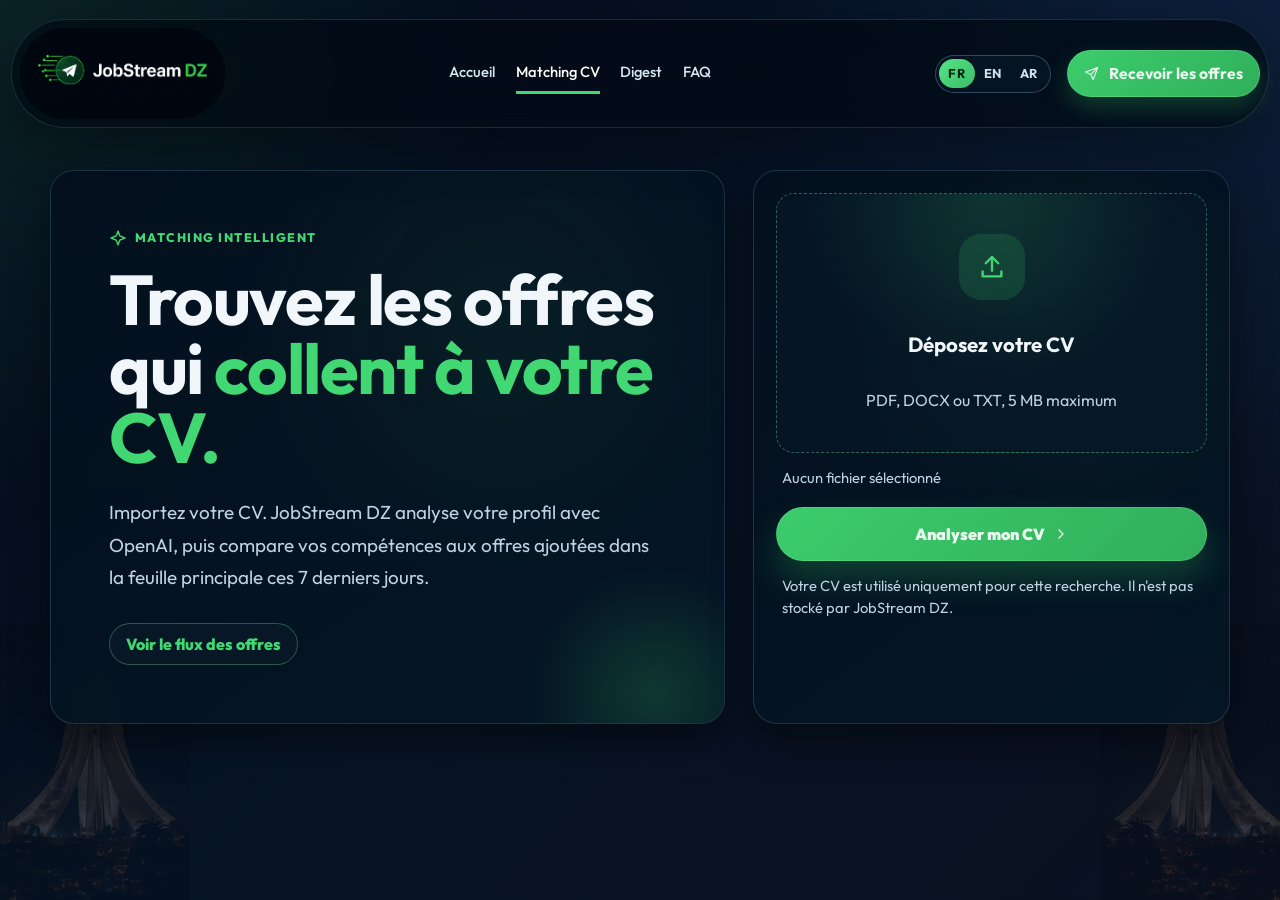
==== cv-match/index.html @ 09d5c5d0 "Initial open source release" ====
<!doctype html>
<html lang="fr" dir="ltr">
  <head>
    <meta charset="UTF-8" />
    <meta name="viewport" content="width=device-width, initial-scale=1.0" />
    <title>JobStream DZ | Matching CV</title>
    <meta name="description" content="Importez votre CV et trouvez les offres JobStream DZ les plus pertinentes des 7 derniers jours." />
    <link rel="icon" type="image/png" href="/landing/assets/logo.png" />
    <link rel="preconnect" href="https://fonts.googleapis.com" />
    <link rel="preconnect" href="https://fonts.gstatic.com" crossorigin />
    <link
      href="https://fonts.googleapis.com/css2?family=Outfit:wght@400;500;600;700;800&family=Tajawal:wght@400;500;700;800&display=swap"
      rel="stylesheet"
    />
    <link rel="stylesheet" href="/landing/styles.css" />
    <link rel="stylesheet" href="styles.css?v=20260606-score-ring" />
  </head>
  <body>
    <svg class="icon-sprite" aria-hidden="true" focusable="false" xmlns="http://www.w3.org/2000/svg">
      <symbol id="icon-paper-plane" viewBox="0 0 24 24">
        <path d="M21.5 2.5L10.7 13.3" />
        <path d="M21.5 2.5L14.5 21.5L10.7 13.3L2.5 9.5L21.5 2.5Z" />
      </symbol>
      <symbol id="icon-menu" viewBox="0 0 24 24">
        <path d="M4 7H20" />
        <path d="M4 12H20" />
        <path d="M4 17H20" />
      </symbol>
      <symbol id="icon-close" viewBox="0 0 24 24">
        <path d="M6 6L18 18" />
        <path d="M6 18L18 6" />
      </symbol>
      <symbol id="icon-upload" viewBox="0 0 24 24">
        <path d="M12 15V4" />
        <path d="M7 9L12 4L17 9" />
        <path d="M4.5 15.5V19.5H19.5V15.5" />
      </symbol>
      <symbol id="icon-spark" viewBox="0 0 24 24">
        <path d="M12 2.8L14.4 9.2L21.2 12L14.4 14.8L12 21.2L9.6 14.8L2.8 12L9.6 9.2L12 2.8Z" />
      </symbol>
      <symbol id="icon-briefcase" viewBox="0 0 24 24">
        <rect x="3.5" y="7.5" width="17" height="12" rx="2" />
        <path d="M8.5 7.5V6.5C8.5 5.4 9.4 4.5 10.5 4.5H13.5C14.6 4.5 15.5 5.4 15.5 6.5V7.5" />
        <path d="M3.5 12.5H20.5" />
      </symbol>
      <symbol id="icon-chevron-right" viewBox="0 0 24 24">
        <path d="M9 6L15 12L9 18" />
      </symbol>
      <symbol id="icon-user" viewBox="0 0 24 24">
        <circle cx="12" cy="8" r="4" />
        <path d="M4.5 20C4.5 16.4 7.9 14 12 14C16.1 14 19.5 16.4 19.5 20" />
      </symbol>
      <symbol id="icon-bookmark" viewBox="0 0 24 24">
        <path d="M6.5 3.5H17.5V20.5L12 16.2L6.5 20.5V3.5Z" />
      </symbol>
    </svg>

    <div class="page-wrap cv-page-wrap">
      <header class="topbar">
        <a href="/landing/" class="brand" aria-label="JobStream DZ">
          <img src="/landing/assets/logo.png" alt="JobStream DZ" />
        </a>

        <div class="site-menu" id="site-menu">
          <nav class="main-nav" aria-label="Main navigation" data-i18n-aria-label="a11y.nav">
            <a href="/landing/" data-i18n="nav.home"></a>
            <a href="/cv-match/" class="is-current" aria-current="page" data-i18n="nav.cvMatch"></a>
            <a href="/landing/#live-feed" data-i18n="nav.feed"></a>
            <a href="/landing/#faq" data-i18n="nav.faq"></a>
          </nav>

          <div class="lang-switch" role="group" aria-label="Language switcher" data-i18n-aria-label="a11y.langSwitch">
            <button type="button" data-lang="fr" class="lang-btn is-active">FR</button>
            <button type="button" data-lang="en" class="lang-btn">EN</button>
            <button type="button" data-lang="ar" class="lang-btn">AR</button>
          </div>
        </div>

        <div class="topbar-actions">
          <a href="/landing/#live-feed" class="join-btn">
            <svg class="icon plane" aria-hidden="true"><use href="#icon-paper-plane"></use></svg>
            <span data-i18n="nav.join"></span>
          </a>

          <button type="button" class="nav-toggle" aria-controls="site-menu" aria-expanded="false" aria-label="Menu" data-i18n-aria-label="a11y.menu">
            <svg class="icon nav-toggle-icon nav-toggle-icon-open" aria-hidden="true"><use href="#icon-menu"></use></svg>
            <svg class="icon nav-toggle-icon nav-toggle-icon-close" aria-hidden="true"><use href="#icon-close"></use></svg>
          </button>
        </div>
      </header>

      <main class="cv-main">
        <section class="cv-hero" aria-labelledby="cv-title">
          <div class="cv-hero-copy">
            <p class="cv-kicker"><svg class="icon" aria-hidden="true"><use href="#icon-spark"></use></svg><span data-i18n="cv.kicker"></span></p>
            <h1 id="cv-title" data-i18n-html="cv.title"></h1>
            <p class="cv-subtitle" data-i18n="cv.subtitle"></p>
            <div class="cv-hero-links">
              <a href="/landing/#live-feed" class="cv-text-link" data-i18n="cv.feedLink"></a>
            </div>
          </div>

          <form class="cv-upload-card" data-cv-form>
            <label class="cv-dropzone" for="cv-file">
              <span class="cv-upload-icon"><svg class="icon" aria-hidden="true"><use href="#icon-upload"></use></svg></span>
              <strong data-i18n="cv.uploadTitle"></strong>
              <span data-i18n="cv.uploadHint"></span>
              <input id="cv-file" name="cv" type="file" accept=".pdf,.docx,.txt" data-cv-file required />
            </label>
            <p class="cv-file-name" data-cv-file-name data-i18n="cv.noFile"></p>
            <button type="submit" class="cv-submit">
              <span data-submit-label data-i18n="cv.submit"></span>
              <svg class="icon" aria-hidden="true"><use href="#icon-chevron-right"></use></svg>
            </button>
            <p class="cv-privacy" data-i18n="cv.privacy"></p>
            <p class="cv-status" data-cv-status role="status" aria-live="polite"></p>
          </form>
        </section>

        <section class="cv-results-panel" data-results-panel hidden aria-labelledby="cv-results-title">
          <div class="cv-results-head">
            <div>
              <p class="cv-kicker"><svg class="icon" aria-hidden="true"><use href="#icon-briefcase"></use></svg><span data-i18n="results.kicker"></span></p>
              <h2 id="cv-results-title" data-i18n="results.title"></h2>
              <p data-results-meta></p>
            </div>
            <button type="button" class="cv-reset" data-cv-reset data-i18n="results.reset"></button>
          </div>

          <div class="cv-summary" data-candidate-summary></div>
          <div class="cv-matches" data-matches></div>
        </section>
      </main>
    </div>

    <script src="script.js?v=20260606-score-ring"></script>
  </body>
</html>
---- landing/styles.css ----
:root {
  --bg-0: #020a14;
  --bg-1: #06182c;
  --panel: rgba(7, 20, 36, 0.9);
  --panel-strong: #071f34;
  --border: rgba(108, 158, 196, 0.24);
  --text: #f1f6fb;
  --muted: #bfd2e3;
  --accent: #41d772;
  --accent-strong: #2db65a;
  --shadow: 0 16px 38px rgba(0, 0, 0, 0.46);
  --radius-xl: 16px;
  --radius-lg: 13px;
  --radius-md: 11px;
}

* {
  box-sizing: border-box;
}

html,
body {
  margin: 0;
  padding: 0;
  overflow-x: hidden;
}

html {
  overflow-y: auto;
}

body {
  overflow-y: hidden;
}

html {
  scroll-behavior: smooth;
}

body {
  font-family: "Outfit", "Segoe UI", sans-serif;
  color: var(--text);
  background:
    radial-gradient(circle at 18% 13%, rgba(44, 120, 82, 0.14), transparent 34%),
    radial-gradient(circle at 83% 7%, rgba(30, 89, 130, 0.2), transparent 32%),
    linear-gradient(145deg, var(--bg-0) 0%, var(--bg-1) 53%, #020912 100%);
  line-height: 1.45;
  min-height: 100vh;
}

[dir="rtl"] body {
  font-family: "Tajawal", "Outfit", "Segoe UI", sans-serif;
}

.icon-sprite {
  position: absolute;
  width: 0;
  height: 0;
  overflow: hidden;
}

.icon {
  width: 1em;
  height: 1em;
  display: block;
  fill: none;
  stroke: currentColor;
  stroke-width: 1.85;
  stroke-linecap: round;
  stroke-linejoin: round;
  flex-shrink: 0;
}

.site-main {
  overflow: visible;
  width: 100%;
  max-width: 100%;
}

body::before,
body::after {
  content: "";
  position: fixed;
  top: 72px;
  bottom: 0;
  width: 190px;
  pointer-events: none;
  z-index: -1;
  opacity: 0.16;
  background-image: url("assets/monument.png");
  background-size: contain;
  background-repeat: no-repeat;
  background-position: center bottom;
}

body::before {
  left: 0;
}

body::after {
  right: 0;
  transform: scaleX(-1) translateX(-10px);
  transform-origin: center;
}

.page-wrap {
  width: min(1480px, calc(100% - 2rem));
  margin: 0 auto;
  padding: 1.2rem 0 2rem;
}

.topbar {
  display: grid;
  grid-template-columns: 285px 1fr auto;
  align-items: center;
  gap: 1rem;
}

.site-menu {
  display: flex;
  align-items: center;
  gap: 1rem;
  min-width: 0;
}

.site-menu .main-nav {
  margin-inline: auto;
}

.nav-toggle {
  display: none;
  align-items: center;
  justify-content: center;
  width: 44px;
  height: 44px;
  padding: 0;
  border: 1px solid var(--border);
  border-radius: 999px;
  color: var(--muted);
  background: var(--panel);
  box-shadow: var(--shadow);
  cursor: pointer;
  transition: transform 160ms ease, border-color 160ms ease, color 160ms ease, background 160ms ease;
}

.nav-toggle:hover {
  transform: translateY(-1px);
  color: var(--text);
  border-color: rgba(126, 233, 166, 0.42);
}

.nav-toggle[aria-expanded="true"] {
  color: var(--accent);
  border-color: rgba(126, 233, 166, 0.5);
}

.nav-toggle-icon {
  width: 1.35rem;
  height: 1.35rem;
}

.nav-toggle-icon-close {
  display: none;
}

.nav-toggle[aria-expanded="true"] .nav-toggle-icon-open {
  display: none;
}

.nav-toggle[aria-expanded="true"] .nav-toggle-icon-close {
  display: block;
}

.brand {
  display: inline-flex;
  align-items: center;
  text-decoration: none;
}

.brand img {
  width: min(285px, 100%);
  height: auto;
}

.main-nav {
  display: flex;
  justify-content: center;
  flex-wrap: wrap;
  gap: 1.45rem;
}

.main-nav a {
  text-decoration: none;
  color: #d8e7f4;
  font-size: 1rem;
  font-weight: 500;
  padding: 0.58rem 0;
  border-bottom: 3px solid transparent;
  transition: 150ms ease;
}

.main-nav a:hover {
  color: #ffffff;
}

.main-nav a.is-current {
  color: #ffffff;
  border-bottom-color: var(--accent);
}

.topbar-actions {
  display: inline-flex;
  align-items: center;
  gap: 0.7rem;
}

.lang-switch {
  display: inline-flex;
  align-items: center;
  border: 1px solid rgba(125, 171, 204, 0.35);
  border-radius: 999px;
  background: rgba(8, 24, 40, 0.72);
  padding: 0.2rem;
}

.lang-btn {
  border: 0;
  background: transparent;
  color: #cce0ee;
  font: inherit;
  font-weight: 700;
  font-size: 0.8rem;
  letter-spacing: 0.03em;
  border-radius: 999px;
  padding: 0.35rem 0.58rem;
  cursor: pointer;
  transition: 150ms ease;
}

.lang-btn:hover {
  color: #ffffff;
}

.lang-btn.is-active {
  color: #042516;
  background: linear-gradient(135deg, #56e688, #3abb66);
}

.join-btn,
.btn-primary,
.btn-secondary {
  display: inline-flex;
  align-items: center;
  justify-content: center;
  gap: 0.58rem;
  text-decoration: none;
  border-radius: var(--radius-md);
  font-weight: 700;
  transition: 160ms ease;
}

.join-btn {
  color: #e9f7ee;
  font-size: 0.98rem;
  padding: 0.8rem 1.15rem;
  border: 1px solid rgba(126, 233, 166, 0.3);
  background: linear-gradient(135deg, #3ccc6c, #30af5b);
  box-shadow: 0 10px 24px rgba(41, 162, 87, 0.32);
  white-space: nowrap;
}

.btn-primary,
.btn-secondary {
  padding: 0.84rem 1.2rem;
  font-size: 1rem;
}

.btn-primary {
  color: #e9f7ee;
  border: 1px solid rgba(130, 234, 168, 0.28);
  background: linear-gradient(135deg, #40cf70, #31b15c);
}

.btn-secondary {
  color: #e8f0f8;
  border: 1px solid rgba(132, 181, 217, 0.35);
  background: rgba(10, 26, 42, 0.84);
}

.join-btn:hover,
.btn-primary:hover,
.btn-secondary:hover {
  transform: translateY(-1px);
  filter: brightness(1.05);
}

.lang-btn:focus-visible,
.join-btn:focus-visible,
.btn-primary:focus-visible,
.btn-secondary:focus-visible,
.phone-open-trigger:focus-visible,
.phone-modal-close:focus-visible,
.phone-preview-expand:focus-visible,
.phone-mockup:focus-visible,
.nav-toggle:focus-visible,
.main-nav a:focus-visible {
  outline: 2px solid rgba(126, 233, 166, 0.9);
  outline-offset: 2px;
}

html.phone-modal-lock,
body.phone-modal-lock {
  overflow: hidden;
}

.plane {
  width: 0.95rem;
  height: 0.95rem;
}

.hero-panel {
  margin-top: 1rem;
  border: 1px solid var(--border);
  border-radius: var(--radius-xl);
  background:
    radial-gradient(circle at 66% 32%, rgba(26, 82, 55, 0.22), transparent 40%),
    linear-gradient(145deg, rgba(4, 16, 30, 0.95), rgba(4, 22, 37, 0.91));
  box-shadow: var(--shadow);
  overflow: hidden;
  display: grid;
  grid-template-columns: 1.06fr 0.94fr;
  min-height: 540px;
  position: relative;
}

.hero-monument {
  position: absolute;
  left: 0;
  top: 0;
  width: 54%;
  height: 100%;
  object-fit: cover;
  object-position: left bottom;
  pointer-events: none;
  opacity: 0.055;
  mix-blend-mode: normal;
  filter: saturate(0.72) contrast(0.98);
  z-index: 0;
}

.hero-copy {
  position: relative;
  z-index: 1;
  padding: 2.65rem 1.25rem 2rem 2rem;
}

.hero-kicker {
  margin: 0;
  color: #83ebb0;
  letter-spacing: 0.08em;
  text-transform: uppercase;
  font-size: 0.78rem;
  font-weight: 700;
}

.hero-copy h1 {
  margin: 0.55rem 0 0;
  font-size: clamp(2rem, 4vw, 3.85rem);
  line-height: 1.04;
  letter-spacing: -0.018em;
  max-width: 11.7ch;
  text-wrap: balance;
}

[data-lang="fr"] .hero-copy h1 {
  max-width: 12ch;
}

[data-lang="ar"] .hero-copy h1 {
  max-width: 9.8ch;
  line-height: 1.13;
  letter-spacing: 0;
}

.hero-copy h1 span {
  color: var(--accent);
}

.hero-sub {
  margin: 1rem 0 0;
  color: var(--muted);
  max-width: 55ch;
  font-size: 1.03rem;
}

[data-lang="ar"] .hero-sub {
  max-width: 42ch;
}

.hero-actions {
  margin-top: 1.2rem;
  display: flex;
  flex-wrap: wrap;
  gap: 0.65rem;
}

.hero-mini-proof {
  margin: 0.8rem 0 0;
  color: #96d9b4;
  font-size: 0.93rem;
  font-weight: 500;
}

.hero-trust {
  margin: 0.92rem 0 0;
  padding: 0;
  list-style: none;
  display: grid;
  grid-template-columns: repeat(2, minmax(0, 1fr));
  gap: 0.54rem;
}

.hero-trust li {
  border: 1px solid rgba(97, 155, 190, 0.26);
  border-radius: 10px;
  background: rgba(9, 30, 48, 0.74);
  padding: 0.5rem 0.65rem;
  display: inline-flex;
  align-items: center;
  gap: 0.45rem;
  color: #d5e4f1;
  font-size: 0.9rem;
}

.hero-trust-icon {
  color: #8ef0b8;
  width: 1.03rem;
  height: 1.03rem;
}

.hero-visuals {
  position: relative;
  border-left: 1px solid rgba(86, 134, 169, 0.18);
  min-height: 540px;
  overflow: hidden;
}

.map-art {
  position: absolute;
  inset: 0;
  width: 100%;
  height: 100%;
  object-fit: cover;
  object-position: left center;
  opacity: 0.84;
}

.flag-art {
  position: absolute;
  right: 0;
  top: 62px;
  width: 255px;
  opacity: 0.42;
}

.section-intro {
  display: grid;
  gap: 0.32rem;
}

.section-intro h2 {
  margin: 0;
  font-size: clamp(1.34rem, 2vw, 1.84rem);
  line-height: 1.2;
}

.section-intro p {
  margin: 0;
  color: var(--muted);
  font-size: 0.96rem;
  max-width: 70ch;
}

.how-panel,
.live-feed-panel,
.features-panel,
.cities-panel,
.faq-panel,
.bottom-banner {
  margin-top: 1rem;
}

.how-panel,
.live-feed-panel,
.features-panel,
.cities-panel,
.faq-panel {
  border: 1px solid var(--border);
  border-radius: var(--radius-lg);
  background: var(--panel);
  box-shadow: var(--shadow);
  padding: 1rem;
}

.how-grid {
  margin-top: 0.85rem;
  display: grid;
  grid-template-columns: repeat(3, minmax(0, 1fr));
  gap: 0.7rem;
}

.live-feed-head {
  position: sticky;
  top: clamp(5rem, 12vh, 8rem);
  display: flex;
  flex-direction: column;
  gap: 1.1rem;
  padding-block: clamp(0.6rem, 2vw, 1.6rem);
}

.live-feed-body {
  min-width: 0;
}

.live-feed-intro {
  display: flex;
  flex-direction: column;
  align-items: start;
  gap: 0.55rem;
}

.live-feed-title-wrap {
  display: grid;
  grid-template-columns: auto 1fr;
  align-items: center;
  column-gap: 0.58rem;
  row-gap: 0.2rem;
}

.live-feed-title-wrap h2 {
  margin: 0;
}

.live-feed-title-wrap p {
  grid-column: 2;
}

.live-feed-title-icon {
  width: 2.1rem;
  height: 2.1rem;
  border-radius: 999px;
  display: inline-grid;
  place-items: center;
  font-size: 1.08rem;
  color: #8ef0b8;
  background: rgba(31, 111, 73, 0.2);
  border: 1px solid rgba(110, 213, 152, 0.42);
}

.live-feed-title-icon .icon {
  width: 1.08rem;
  height: 1.08rem;
}

.live-feed-panel {
  scroll-margin-top: 6rem;
  border-color: rgba(71, 140, 100, 0.5);
  background:
    radial-gradient(circle at 86% 22%, rgba(37, 114, 74, 0.2), transparent 40%),
    linear-gradient(145deg, rgba(3, 16, 30, 0.95), rgba(5, 28, 44, 0.9));
}

.live-feed-status {
  margin: 0;
  display: grid;
  justify-items: start;
  gap: 0.18rem;
  text-align: start;
}

.live-feed-status-main {
  color: #7fe5ab;
  font-size: 1rem;
  font-weight: 600;
  display: inline-flex;
  align-items: center;
  gap: 0.38rem;
}

.live-feed-status-dot {
  width: 0.52rem;
  height: 0.52rem;
  border-radius: 999px;
  background: #7fe5ab;
  box-shadow: 0 0 0 3px rgba(127, 229, 171, 0.14);
  flex-shrink: 0;
}

.live-feed-status-date {
  color: #d4deea;
  font-size: 0.95rem;
}

.sr-only {
  position: absolute;
  width: 1px;
  height: 1px;
  padding: 0;
  margin: -1px;
  overflow: hidden;
  clip: rect(0 0 0 0);
  white-space: nowrap;
  border: 0;
}

.live-feed-controls {
  margin-top: 0.95rem;
  display: flex;
  flex-direction: column;
  align-items: stretch;
  gap: 0.7rem;
}

.live-feed-controls[hidden] {
  display: none;
}

.live-feed-controls-top {
  display: flex;
  flex-wrap: wrap;
  align-items: center;
  gap: 0.55rem;
}

.live-feed-facets {
  display: flex;
  flex-direction: column;
  gap: 0.6rem;
}

.live-feed-facet {
  display: flex;
  flex-wrap: wrap;
  align-items: center;
  gap: 0.45rem 0.6rem;
}

.live-feed-facet[hidden] {
  display: none;
}

.live-feed-facet-label {
  flex: 0 0 auto;
  font-size: 0.78rem;
  font-weight: 600;
  letter-spacing: 0.02em;
  text-transform: uppercase;
  color: var(--muted);
}

.live-feed-dropdown {
  position: relative;
  flex: 0 1 auto;
  min-width: 0;
}

.live-feed-dropdown-trigger {
  display: inline-flex;
  align-items: center;
  gap: 0.45rem;
  max-width: 18rem;
  padding: 0.42rem 0.85rem;
  border: 1px solid var(--border);
  border-radius: 999px;
  background: rgba(7, 24, 40, 0.8);
  color: var(--text);
  font: inherit;
  font-size: 0.85rem;
  cursor: pointer;
}

.live-feed-dropdown-trigger:hover {
  border-color: rgba(126, 233, 166, 0.5);
}

.live-feed-dropdown-trigger:focus-visible {
  outline: 2px solid rgba(126, 233, 166, 0.9);
  outline-offset: 2px;
}

.live-feed-dropdown-value {
  overflow: hidden;
  text-overflow: ellipsis;
  white-space: nowrap;
}

.live-feed-dropdown-caret {
  flex: 0 0 auto;
  width: 0.7rem;
  height: 0.7rem;
  transition: transform 0.2s ease;
}

.live-feed-dropdown.is-open .live-feed-dropdown-caret {
  transform: rotate(180deg);
}

.live-feed-dropdown-panel {
  position: absolute;
  top: calc(100% + 0.4rem);
  inset-inline-start: 0;
  z-index: 40;
  min-width: 14rem;
  max-width: min(24rem, 84vw);
  max-height: 17rem;
  overflow-y: auto;
  display: flex;
  flex-direction: column;
  gap: 0.25rem;
  padding: 0.45rem;
  border: 1px solid var(--border);
  border-radius: var(--radius-md);
  background: var(--panel-strong);
  box-shadow: var(--shadow);
}

.live-feed-dropdown-panel[hidden] {
  display: none;
}

.live-feed-dropdown-panel .live-feed-chip {
  width: 100%;
  text-align: start;
  border-radius: 8px;
  white-space: normal;
}

.live-feed-search {
  flex: 1 1 14rem;
  min-width: 0;
  padding: 0.6rem 0.95rem;
  border: 1px solid var(--border);
  border-radius: 999px;
  background: rgba(4, 18, 32, 0.85);
  color: var(--text);
  font: inherit;
  font-size: 0.95rem;
}

.live-feed-search::placeholder {
  color: var(--muted);
}

.live-feed-search:focus-visible {
  outline: 2px solid rgba(126, 233, 166, 0.9);
  outline-offset: 2px;
}

.live-feed-chips {
  display: flex;
  flex-wrap: wrap;
  gap: 0.4rem;
}

.live-feed-chip {
  padding: 0.42rem 0.85rem;
  border: 1px solid var(--border);
  border-radius: 999px;
  background: rgba(7, 24, 40, 0.8);
  color: var(--muted);
  font: inherit;
  font-size: 0.85rem;
  cursor: pointer;
  transition:
    color 220ms ease,
    border-color 220ms ease,
    background-color 220ms ease;
}

.live-feed-chip:hover {
  color: var(--text);
  border-color: rgba(126, 233, 166, 0.5);
}

.live-feed-chip.is-active {
  color: #04130a;
  border-color: var(--accent);
  background: var(--accent);
  font-weight: 600;
}

.live-feed-chip:focus-visible {
  outline: 2px solid rgba(126, 233, 166, 0.9);
  outline-offset: 2px;
}

.live-feed-clear {
  margin-inline-start: auto;
  padding: 0.42rem 0.7rem;
  border: 0;
  border-radius: 999px;
  background: transparent;
  color: #7fe5ab;
  font: inherit;
  font-size: 0.85rem;
  cursor: pointer;
  text-decoration: underline;
  text-underline-offset: 3px;
}

.live-feed-clear:focus-visible {
  outline: 2px solid rgba(126, 233, 166, 0.9);
  outline-offset: 2px;
}

.live-feed-grid {
  margin-top: 0.85rem;
  display: grid;
  grid-template-columns: repeat(5, minmax(0, 1fr));
  gap: 0.7rem;
}

.live-job-card {
  border: 1px solid rgba(109, 165, 199, 0.28);
  border-radius: var(--radius-md);
  background: rgba(8, 26, 42, 0.88);
  padding: 0.9rem;
  display: grid;
  grid-template-rows: auto auto 1fr;
  gap: 0.68rem;
  min-height: 238px;
}

.live-job-card h3 {
  margin: 0;
  font-size: 1.09rem;
  line-height: 1.28;
}

.live-job-topline {
  display: flex;
  align-items: center;
  justify-content: space-between;
  gap: 0.52rem;
}

.live-job-meta {
  display: grid;
  gap: 0.22rem;
}

.live-job-meta p,
.live-job-footer p,
.live-feed-empty {
  margin: 0;
  color: var(--muted);
  font-size: 0.92rem;
}

.live-job-footer {
  display: grid;
  gap: 0.4rem;
  margin-top: auto;
}

.live-job-source {
  color: #96d9b4;
  margin: 0;
  border-radius: 999px;
  border: 1px solid rgba(83, 180, 130, 0.4);
  background: rgba(24, 88, 60, 0.3);
  padding: 0.25rem 0.52rem;
  font-size: 0.76rem;
  font-weight: 700;
  letter-spacing: 0.08em;
  text-transform: uppercase;
}

.live-job-source.source-linkedin {
  border-color: rgba(79, 170, 224, 0.46);
  background: rgba(31, 86, 122, 0.34);
}

.live-job-source.source-emploitic {
  border-color: rgba(157, 124, 249, 0.48);
  background: rgba(90, 59, 154, 0.34);
}

.live-job-source.source-naukrigulf {
  border-color: rgba(132, 104, 240, 0.48);
  background: rgba(66, 46, 138, 0.34);
}

.live-job-source.source-jobdz {
  border-color: rgba(237, 166, 96, 0.5);
  background: rgba(137, 75, 24, 0.35);
}

.live-job-source.source-jobindz {
  border-color: rgba(237, 166, 96, 0.5);
  background: rgba(137, 75, 24, 0.35);
}

.live-job-age {
  margin: 0;
  color: #d3deea;
  font-size: 0.82rem;
}

.live-job-link {
  display: inline-flex;
  align-items: center;
  justify-content: center;
  min-height: 42px;
  border-radius: 10px;
  padding: 0.72rem 0.9rem;
  text-decoration: none;
  color: #e9f7ee;
  font-size: 0.94rem;
  font-weight: 700;
  border: 1px solid rgba(130, 234, 168, 0.28);
  background: linear-gradient(135deg, #40cf70, #31b15c);
}

.live-job-link:hover {
  filter: brightness(1.05);
}

.live-job-link.is-disabled {
  opacity: 0.62;
  pointer-events: none;
}

.live-feed-more {
  margin-top: 1rem;
  display: inline-flex;
  align-items: center;
  gap: 0.5rem;
  color: #49db7e;
  text-decoration: none;
  font-size: 1.08rem;
  font-weight: 700;
}

.live-feed-more-icon,
.live-feed-more-arrow {
  display: inline-grid;
  place-items: center;
}

.live-feed-more-icon .icon {
  width: 1.02rem;
  height: 1.02rem;
}

.live-feed-more-arrow .icon {
  width: 1.08rem;
  height: 1.08rem;
}

.live-feed-empty {
  grid-column: 1 / -1;
  border: 1px dashed rgba(109, 165, 199, 0.28);
  border-radius: var(--radius-md);
  padding: 1rem;
  text-align: center;
}

.how-step,
.feature-card,
.cities-grid article,
.live-job-card {
  transform: translateZ(0);
  transition:
    transform 700ms cubic-bezier(0.16, 1, 0.3, 1),
    border-color 420ms ease,
    box-shadow 420ms ease,
    background-color 420ms ease;
}

.feature-card .icon-circle,
.city-icon,
.live-feed-more-icon,
.live-feed-more-arrow {
  transition: transform 700ms cubic-bezier(0.16, 1, 0.3, 1);
}

@media (hover: hover) {
  .how-step:hover,
  .feature-card:hover,
  .cities-grid article:hover,
  .live-job-card:hover {
    transform: translateY(-6px);
    border-color: rgba(140, 202, 233, 0.42);
    box-shadow: 0 18px 30px rgba(1, 10, 20, 0.38);
  }

  .feature-card:hover .icon-circle,
  .cities-grid article:hover .city-icon,
  .live-feed-more:hover .live-feed-more-icon,
  .live-feed-more:hover .live-feed-more-arrow {
    transform: scale(1.08);
  }
}

.how-step {
  border: 1px solid rgba(111, 168, 203, 0.28);
  border-radius: var(--radius-md);
  background: rgba(8, 26, 42, 0.86);
  padding: 0.88rem;
}

.step-index {
  margin: 0;
  color: #7de6a9;
  font-size: 0.78rem;
  letter-spacing: 0.08em;
  font-weight: 700;
}

.how-step h3 {
  margin: 0.44rem 0 0;
  font-size: 1.05rem;
}

.how-step p:last-child {
  margin: 0.38rem 0 0;
  color: var(--muted);
  font-size: 0.93rem;
}

.features-row {
  margin-top: 0.85rem;
  display: grid;
  grid-template-columns: repeat(2, minmax(0, 1fr));
  gap: 0.7rem;
}

.feature-card {
  border: 1px solid rgba(109, 165, 199, 0.28);
  border-radius: var(--radius-md);
  background: rgba(8, 26, 42, 0.88);
  padding: 0.9rem;
  display: flex;
  gap: 0.75rem;
}

.icon-circle {
  width: 2.95rem;
  height: 2.95rem;
  border-radius: 50%;
  display: inline-grid;
  place-items: center;
  color: #ecfaf1;
  background: linear-gradient(135deg, #44d673, #2da757);
  flex-shrink: 0;
}

.icon-circle .icon {
  width: 1.2rem;
  height: 1.2rem;
}

.feature-tag {
  margin: 0;
  color: #85eeb4;
  font-size: 0.74rem;
  letter-spacing: 0.08em;
  font-weight: 700;
}

.feature-card h3 {
  margin: 0.34rem 0 0;
  font-size: 1.02rem;
  line-height: 1.2;
}

.feature-card p:last-child {
  margin: 0.42rem 0 0;
  color: var(--muted);
  font-size: 0.93rem;
}

.cities-subtitle {
  margin: 0.25rem 0 0;
  color: var(--muted);
  font-size: 0.94rem;
}

.cities-grid {
  margin-top: 0.7rem;
  border-top: 1px solid rgba(84, 130, 163, 0.28);
  display: grid;
  grid-template-columns: repeat(5, minmax(0, 1fr));
}

.cities-grid article {
  display: flex;
  align-items: center;
  gap: 0.62rem;
  padding: 0.88rem 0.8rem;
  border-right: 1px solid rgba(84, 130, 163, 0.28);
}

.cities-grid article:last-child {
  border-right: 0;
}

.city-icon {
  color: #b98f4a;
  width: 1.8rem;
  height: 1.8rem;
  display: inline-grid;
  place-items: center;
  flex-shrink: 0;
}

.city-icon .icon {
  width: 1.35rem;
  height: 1.35rem;
}

.cities-grid h3 {
  margin: 0;
  font-size: 1rem;
}

.cities-grid p {
  margin: 0.18rem 0 0;
  color: var(--accent);
  font-size: 1.02rem;
  font-weight: 700;
}

.bottom-banner {
  position: relative;
  border-radius: var(--radius-lg);
  border: 1px solid rgba(68, 137, 99, 0.5);
  background:
    radial-gradient(circle at 20% 35%, rgba(42, 110, 79, 0.24), transparent 30%),
    radial-gradient(circle at 80% 56%, rgba(27, 92, 118, 0.2), transparent 35%),
    #061d26;
  overflow: hidden;
  min-height: 116px;
  display: grid;
  place-items: center;
}

.skyline {
  position: absolute;
  bottom: 0;
  opacity: 0.52;
  pointer-events: none;
  transform-origin: center bottom;
}

.skyline-left {
  left: 0;
  width: min(470px, 32%);
}

.skyline-right {
  right: 0;
  width: min(420px, 29%);
}

.banner-content {
  text-align: center;
  position: relative;
  z-index: 1;
  padding: 0.8rem 1rem 0.74rem;
}

.banner-content h2 {
  margin: 0;
  font-size: clamp(1.32rem, 2vw, 1.92rem);
}

.banner-content p {
  margin: 0.28rem 0 0.68rem;
  color: #e8f0f8;
  font-size: 1rem;
}

.banner-btn {
  padding-inline: 1.55rem;
}

.banner-content small {
  display: block;
  margin-top: 0.34rem;
  color: #c8d6e3;
  font-size: 0.88rem;
}

[dir="rtl"] .topbar-actions {
  flex-direction: row-reverse;
}

[dir="rtl"] .main-nav {
  direction: rtl;
}

[dir="rtl"] .hero-copy,
[dir="rtl"] .section-intro,
[dir="rtl"] .live-job-card,
[dir="rtl"] .how-step {
  text-align: right;
}

[dir="rtl"] .live-feed-status {
  justify-items: start;
}

[dir="rtl"] .hero-sub {
  margin-right: auto;
  margin-left: 0;
}

[dir="rtl"] .hero-actions {
  justify-content: flex-end;
}

[dir="rtl"] .hero-trust,
[dir="rtl"] .cities-grid article {
  direction: rtl;
}

[dir="rtl"] .cities-grid article {
  border-right: 0;
  border-left: 1px solid rgba(84, 130, 163, 0.28);
}

[dir="rtl"] .cities-grid article:last-child {
  border-left: 0;
}

[dir="rtl"] .feature-card {
  flex-direction: row-reverse;
  text-align: right;
}

@media (max-width: 1380px) {
  .page-wrap {
    width: min(1480px, calc(100% - 1.4rem));
  }

  .topbar {
    grid-template-columns: 250px 1fr auto;
  }

  .main-nav {
    gap: 1.1rem;
  }

  .hero-monument {
    width: 56%;
  }

}

@media (max-width: 1180px) {
  .topbar {
    grid-template-columns: 1fr;
    justify-items: center;
    gap: 0.72rem;
  }

  .brand {
    width: 100%;
    justify-content: center;
  }

  .main-nav {
    width: 100%;
    justify-content: center;
    gap: 0.8rem 1.05rem;
  }

  .topbar-actions {
    width: 100%;
    justify-content: center;
  }

  .hero-panel {
    grid-template-columns: 1fr;
    min-height: 0;
  }

  .hero-copy {
    padding: 2.1rem 1.1rem 1.5rem;
  }

  .hero-copy h1,
  [data-lang="fr"] .hero-copy h1,
  [data-lang="ar"] .hero-copy h1 {
    max-width: none;
  }

  .hero-monument {
    width: 100%;
    height: 56%;
    top: auto;
    bottom: 0;
    opacity: 0.06;
  }

  .hero-visuals {
    border-left: 0;
    border-top: 1px solid rgba(86, 134, 169, 0.18);
    min-height: 410px;
  }

  .map-art {
    inset: auto;
    left: 14px;
    top: 22px;
    height: auto;
    width: min(520px, 74%);
  }

  .how-grid,
  .live-feed-grid {
    grid-template-columns: repeat(2, minmax(0, 1fr));
  }

  .cities-grid {
    grid-template-columns: repeat(3, minmax(0, 1fr));
  }

  .cities-grid article {
    border-bottom: 1px solid rgba(84, 130, 163, 0.28);
  }
}

@media (prefers-reduced-motion: reduce) {
  html {
    scroll-behavior: auto;
  }

  *,
  *::before,
  *::after {
    animation: none !important;
    transition: none !important;
  }
}

@media (max-width: 860px) {
  body::before,
  body::after {
    display: none;
  }

  .hero-copy h1 {
    font-size: clamp(1.68rem, 8.2vw, 2.75rem);
  }

  .hero-sub {
    font-size: 0.97rem;
  }

  .hero-trust {
    grid-template-columns: 1fr;
  }

  .hero-visuals {
    min-height: 360px;
  }

  .map-art {
    width: min(420px, 76%);
  }

  .flag-art {
    width: min(214px, 45%);
  }

  .features-row,
  .live-feed-intro,
  .live-feed-grid,
  .how-grid,
  .cities-grid {
    grid-template-columns: repeat(2, minmax(0, 1fr));
  }
}

@media (max-width: 620px) {
  .page-wrap {
    width: calc(100% - 1rem);
  }

  .brand img {
    width: min(250px, 100%);
  }

  .main-nav a {
    font-size: 0.94rem;
  }

  .topbar-actions {
    flex-direction: column;
    align-items: center;
  }

  [dir="rtl"] .topbar-actions {
    flex-direction: column;
  }

  .join-btn {
    width: min(100%, 430px);
    justify-content: center;
  }

  .hero-actions {
    flex-direction: column;
  }

  .btn-primary,
  .btn-secondary {
    width: 100%;
  }

  .hero-visuals {
    min-height: 320px;
  }

  .map-art {
    width: 76%;
    top: 22px;
  }

  .features-row,
  .live-feed-intro,
  .live-feed-grid,
  .how-grid,
  .cities-grid {
    grid-template-columns: 1fr;
  }

  .live-feed-grid[data-feed-mode="cards"] {
    grid-template-columns: none;
    grid-auto-flow: column;
    grid-auto-columns: min(82vw, 320px);
    gap: 0.7rem;
    overflow-x: auto;
    overflow-y: visible;
    padding: 0.06rem 0.06rem 0.2rem;
    scroll-padding-inline: 0.06rem;
    scroll-snap-type: x mandatory;
    overscroll-behavior-x: contain;
    -webkit-overflow-scrolling: touch;
    scrollbar-width: none;
  }

  .live-feed-grid[data-feed-mode="cards"]::-webkit-scrollbar {
    display: none;
  }

  .live-feed-grid[data-feed-mode="cards"] .live-job-card {
    scroll-snap-align: start;
  }

  .live-feed-grid[data-feed-mode="cards"] .live-feed-empty {
    grid-column: auto;
  }

  .live-feed-status {
    justify-items: start;
    text-align: left;
  }

  [dir="rtl"] .live-feed-status {
    text-align: right;
  }

  .cities-grid article {
    border-right: 0;
  }

  .banner-btn {
    width: min(100%, 430px);
  }
}

/* Premium AIDA redesign layer */
.site-main {
  overflow-x: clip;
  overflow-y: visible;
  max-width: 100%;
}

.topbar {
  position: relative;
  z-index: 20;
  grid-template-columns: auto 1fr auto;
  padding: 0.5rem;
  border: 1px solid rgba(129, 181, 218, 0.18);
  border-radius: 999px;
  background: rgba(2, 10, 20, 0.72);
  box-shadow: 0 18px 48px rgba(0, 0, 0, 0.34);
  backdrop-filter: blur(18px);
}

.brand img {
  width: 205px;
  border-radius: 999px;
}

.main-nav {
  gap: clamp(0.65rem, 1.6vw, 1.45rem);
}

.main-nav a {
  font-size: 0.92rem;
  padding: 0.54rem 0;
}

.topbar-actions {
  gap: 0.5rem;
}

.topbar .join-btn {
  min-height: 44px;
  padding: 0.7rem 1rem;
  border-radius: 999px;
}

.hero-panel {
  min-height: 690px;
  margin-top: 3rem;
  grid-template-columns: 1fr;
  border-radius: 28px;
  background:
    radial-gradient(circle at 74% 28%, rgba(65, 215, 114, 0.16), transparent 34%),
    radial-gradient(circle at 30% 18%, rgba(81, 154, 204, 0.18), transparent 36%),
    linear-gradient(145deg, rgba(2, 9, 18, 0.98), rgba(3, 24, 39, 0.94));
}

.hero-panel::before {
  content: "";
  position: absolute;
  inset: 0;
  pointer-events: none;
  z-index: 1;
  background:
    linear-gradient(90deg, rgba(2, 10, 20, 0.18), transparent 48%),
    radial-gradient(circle at 80% 62%, rgba(0, 0, 0, 0.45), transparent 42%);
}

.hero-copy {
  z-index: 3;
  display: flex;
  flex-direction: column;
  justify-content: center;
  width: min(980px, 74%);
  padding: clamp(2rem, 5vw, 5rem) clamp(1.35rem, 4vw, 4.2rem);
}

.hero-kicker {
  max-width: 52ch;
  letter-spacing: 0.12em;
  color: #85f0b7;
}

.hero-copy h1,
[data-lang="fr"] .hero-copy h1,
[data-lang="ar"] .hero-copy h1 {
  max-width: min(1120px, 100%);
  margin-top: 0.82rem;
  font-size: clamp(4.1rem, 7vw, 7.2rem);
  line-height: 0.94;
  letter-spacing: 0;
  text-wrap: balance;
}

[data-lang="ar"] .hero-copy h1 {
  line-height: 1.08;
  font-size: clamp(3.35rem, 6.2vw, 6.15rem);
}

.hero-sub {
  max-width: 66ch;
  margin-top: 1.25rem;
  font-size: clamp(1rem, 1.5vw, 1.2rem);
}

.hero-actions {
  margin-top: 1.8rem;
}

.hero-cv-teaser {
  margin-top: 1.25rem;
  display: flex;
  align-items: center;
  gap: 0.85rem;
  max-width: 440px;
  padding: 0.8rem 1rem;
  border: 1px solid rgba(132, 181, 217, 0.3);
  border-radius: var(--radius-lg);
  background: rgba(8, 24, 40, 0.78);
  color: var(--text);
  text-decoration: none;
  transition: 160ms ease;
}

.hero-cv-teaser:hover {
  transform: translateY(-1px);
  border-color: rgba(126, 233, 166, 0.45);
  background: rgba(10, 30, 49, 0.9);
}

.hero-cv-teaser:focus-visible {
  outline: 2px solid rgba(126, 233, 166, 0.9);
  outline-offset: 2px;
}

.hero-cv-teaser-icon {
  flex: 0 0 auto;
  display: inline-flex;
  align-items: center;
  justify-content: center;
  width: 2.4rem;
  height: 2.4rem;
  border-radius: 10px;
  color: var(--accent);
  background: rgba(65, 215, 114, 0.14);
}

.hero-cv-teaser-icon .icon {
  width: 1.3rem;
  height: 1.3rem;
}

.hero-cv-teaser-copy {
  display: flex;
  flex-direction: column;
  gap: 0.12rem;
  min-width: 0;
}

.hero-cv-teaser-title {
  font-weight: 700;
  font-size: 0.98rem;
}

.hero-cv-teaser-text {
  color: var(--muted);
  font-size: 0.85rem;
  line-height: 1.3;
}

.hero-cv-teaser-cta {
  margin-inline-start: auto;
  flex: 0 0 auto;
  display: inline-flex;
  align-items: center;
  gap: 0.28rem;
  color: var(--accent);
  font-weight: 700;
  font-size: 0.85rem;
  white-space: nowrap;
}

.hero-cv-teaser-cta .icon {
  width: 1rem;
  height: 1rem;
}

[dir="rtl"] .hero-cv-teaser-cta .icon {
  transform: scaleX(-1);
}

@media (max-width: 420px) {
  .hero-cv-teaser-cta span {
    display: none;
  }
}

.btn-primary,
.btn-secondary {
  min-height: 50px;
  border-radius: 999px;
  padding: 0.9rem 1.35rem;
}

.hero-visuals {
  position: absolute;
  inset-block: 0;
  inset-inline-start: auto;
  inset-inline-end: 0;
  width: min(62%, 900px);
  z-index: 2;
  min-height: 690px;
  border-inline-start: 0;
  overflow: visible;
}

[dir="rtl"] .hero-visuals {
  border-inline-end: 0;
}

.map-art {
  inset-block-start: -5%;
  inset-inline-start: -8%;
  width: 118%;
  height: 112%;
  opacity: 0.56;
  filter: saturate(0.9) contrast(1.22);
}

.flag-art {
  inset-inline-end: -4%;
  inset-block-start: 20%;
  width: min(360px, 44%);
  opacity: 0.34;
  filter: contrast(1.1) saturate(1.2);
}

.phone-mockup {
  --phone-tilt: 2deg;
  position: absolute;
  inset-inline-end: clamp(0.6rem, 3vw, 3rem);
  inset-block-start: 10%;
  z-index: 5;
  width: min(390px, 56%);
  min-width: 280px;
  overflow: visible;
  color: inherit;
  text-decoration: none;
  cursor: pointer;
  touch-action: manipulation;
  filter: drop-shadow(0 34px 58px rgba(0, 0, 0, 0.72));
}

.phone-modal-backdrop {
  position: fixed;
  inset: 0;
  z-index: 1000;
  opacity: 0;
  background:
    radial-gradient(circle at 52% 28%, rgba(65, 215, 114, 0.13), transparent 34%),
    rgba(0, 8, 14, 0.68);
  backdrop-filter: blur(18px) saturate(1.18);
  -webkit-backdrop-filter: blur(18px) saturate(1.18);
}

.phone-modal-backdrop[hidden] {
  display: none;
}

.phone-open-trigger {
  position: absolute;
  inset: 0;
  z-index: 7;
  border: 0;
  border-radius: 42px;
  background: transparent;
  cursor: pointer;
}

.phone-modal-close {
  position: absolute;
  inset-block-start: -0.35rem;
  inset-inline-end: -0.35rem;
  z-index: 12;
  width: 2.55rem;
  height: 2.55rem;
  border: 1px solid rgba(126, 233, 166, 0.38);
  border-radius: 999px;
  color: #eafff3;
  background: rgba(4, 18, 29, 0.92);
  box-shadow: 0 16px 38px rgba(0, 0, 0, 0.38);
  cursor: pointer;
  font: inherit;
  font-size: 1.5rem;
  font-weight: 800;
  line-height: 1;
}

.phone-tap-hint {
  position: absolute;
  inset-inline-end: clamp(0.35rem, 2vw, 1rem);
  inset-block-start: -0.55rem;
  z-index: 8;
  display: inline-flex;
  align-items: center;
  gap: 0.38rem;
  padding: 0.5rem 0.72rem;
  border: 1px solid rgba(126, 233, 166, 0.46);
  border-radius: 999px;
  color: #eafff3;
  background: rgba(8, 38, 29, 0.92);
  box-shadow: 0 12px 28px rgba(0, 0, 0, 0.34), 0 0 0 0 rgba(126, 233, 166, 0.18);
  pointer-events: none;
  font-size: clamp(0.68rem, 1.1vw, 0.78rem);
  font-weight: 800;
  line-height: 1;
  white-space: nowrap;
  animation: phone-tap-hint-pulse 2.7s ease-in-out infinite;
}

.phone-tap-hint::before {
  content: "";
  width: 0.48rem;
  height: 0.48rem;
  border-radius: 999px;
  background: #7fe5ab;
  box-shadow: 0 0 0 4px rgba(127, 229, 171, 0.13);
}

.phone-mockup.is-modal-open .phone-tap-hint {
  display: none;
}

.phone-mockup.is-modal-open {
  position: fixed;
  inset: auto;
  inset-inline: auto;
  top: 50%;
  left: 50%;
  width: min(430px, calc(100vw - 1.5rem));
  min-width: 0;
  z-index: 1002;
  overflow: visible;
  cursor: default;
  transform: translate(-50%, -50%);
}

.phone-mockup.is-modal-open .phone-open-trigger {
  pointer-events: none;
  opacity: 0;
}

.phone-mockup.is-modal-open .phone-shell {
  transform: rotate(0deg);
}

.hero-panel,
.hero-visuals,
.phone-mockup,
.phone-shell,
.phone-bezel {
  scrollbar-width: none;
  -ms-overflow-style: none;
}

.hero-panel::-webkit-scrollbar,
.hero-visuals::-webkit-scrollbar,
.phone-mockup::-webkit-scrollbar,
.phone-shell::-webkit-scrollbar,
.phone-bezel::-webkit-scrollbar {
  width: 0;
  height: 0;
  display: none;
}

[dir="rtl"] .phone-mockup {
  --phone-tilt: -2deg;
}

.phone-shell {
  position: relative;
  overflow: hidden;
  padding: 0.62rem;
  border: 1px solid rgba(129, 181, 218, 0.34);
  border-radius: 42px;
  background:
    linear-gradient(145deg, rgba(202, 230, 249, 0.22), rgba(8, 28, 46, 0.08) 32%, rgba(0, 0, 0, 0.74)),
    #050b12;
  box-shadow:
    inset 0 0 0 1px rgba(255, 255, 255, 0.06),
    inset 0 -26px 34px rgba(0, 0, 0, 0.46);
  transform: rotate(var(--phone-tilt));
  transform-origin: center;
  transition: transform 420ms cubic-bezier(0.16, 1, 0.3, 1), box-shadow 420ms ease;
}

@media (hover: hover) {
  .phone-mockup:not(.is-modal-open):hover .phone-shell,
  .phone-mockup:not(.is-modal-open):focus-within .phone-shell {
    transform: rotate(var(--phone-tilt)) translateY(-6px) scale(1.012);
  }

  .phone-mockup:not(.is-modal-open):hover .phone-tap-hint,
  .phone-mockup:not(.is-modal-open):focus-within .phone-tap-hint {
    animation-play-state: paused;
    transform: translateY(-2px);
  }
}

@keyframes phone-tap-hint-pulse {
  0%,
  100% {
    transform: translateY(0);
    box-shadow: 0 12px 28px rgba(0, 0, 0, 0.34), 0 0 0 0 rgba(126, 233, 166, 0.2);
  }

  50% {
    transform: translateY(-2px);
    box-shadow: 0 16px 34px rgba(0, 0, 0, 0.38), 0 0 0 9px rgba(126, 233, 166, 0.07);
  }
}

.phone-bezel {
  position: relative;
  overflow: hidden;
  padding: 0.52rem;
  border-radius: 34px;
  background: #020710;
  box-shadow: inset 0 0 0 1px rgba(126, 233, 166, 0.1);
}

.phone-speaker {
  position: absolute;
  inset-block-start: 0.58rem;
  inset-inline: 50% auto;
  z-index: 4;
  width: 4.6rem;
  height: 0.34rem;
  border-radius: 999px;
  background: rgba(158, 190, 214, 0.18);
  transform: translateX(-50%);
}

[dir="rtl"] .phone-speaker {
  transform: translateX(50%);
}

.phone-screen {
  position: relative;
  isolation: isolate;
  height: clamp(420px, 49vw, 540px);
  overflow: hidden;
  overflow-y: hidden;
  scrollbar-width: none;
  -ms-overflow-style: none;
  display: flex;
  flex-direction: column;
  gap: 0.72rem;
  padding: 1.45rem 0.9rem 0.9rem;
  border: 1px solid rgba(108, 158, 196, 0.2);
  border-radius: 28px;
  background:
    radial-gradient(circle at 18% 10%, rgba(65, 215, 114, 0.18), transparent 32%),
    radial-gradient(circle at 88% 4%, rgba(73, 141, 190, 0.22), transparent 36%),
    linear-gradient(180deg, #071a2b 0%, #03111f 100%);
}

.phone-screen-glow {
  position: absolute;
  inset: 0;
  z-index: -1;
  pointer-events: none;
  background:
    linear-gradient(180deg, rgba(255, 255, 255, 0.07), transparent 20%),
    radial-gradient(circle at 50% 106%, rgba(65, 215, 114, 0.16), transparent 34%);
}

.phone-preview-header {
  display: flex;
  align-items: flex-start;
  justify-content: space-between;
  gap: 0.7rem;
}

.phone-preview-kicker,
.phone-preview-status,
.phone-job-meta,
.phone-job-time {
  margin: 0;
  color: var(--muted);
}

.phone-preview-kicker {
  color: #87eeb5;
  font-size: 0.68rem;
  font-weight: 800;
  letter-spacing: 0.12em;
  text-transform: uppercase;
}

.phone-preview-title {
  margin: 0.2rem 0 0;
  font-size: 1.14rem;
  line-height: 1;
}

.phone-preview-badge {
  display: inline-flex;
  align-items: center;
  gap: 0.34rem;
  padding: 0.34rem 0.52rem;
  border: 1px solid rgba(126, 233, 166, 0.34);
  border-radius: 999px;
  color: #a0f4c3;
  background: rgba(31, 111, 73, 0.22);
  font-size: 0.66rem;
  font-weight: 800;
  letter-spacing: 0.08em;
  text-transform: uppercase;
  white-space: nowrap;
}

.phone-preview-badge::before {
  content: "";
  width: 0.42rem;
  height: 0.42rem;
  border-radius: 999px;
  background: #7fe5ab;
  box-shadow: 0 0 0 4px rgba(127, 229, 171, 0.13);
}

.phone-mockup[data-phone-mode="fallback"] .phone-preview-badge,
.phone-mockup[data-phone-mode="loading"] .phone-preview-badge {
  border-color: rgba(132, 181, 217, 0.32);
  color: #cfe1ee;
  background: rgba(51, 91, 122, 0.24);
}

.phone-mockup[data-phone-mode="fallback"] .phone-preview-badge::before,
.phone-mockup[data-phone-mode="loading"] .phone-preview-badge::before {
  background: #8fb4cf;
  box-shadow: 0 0 0 4px rgba(143, 180, 207, 0.12);
}

.phone-preview-status {
  min-height: 2.35em;
  font-size: 0.76rem;
  line-height: 1.32;
}

.phone-preview-list {
  display: grid;
  gap: 0.58rem;
  overflow: hidden;
  scrollbar-width: none;
  -ms-overflow-style: none;
}

.phone-mockup.is-modal-open .phone-screen {
  height: min(74vh, 620px);
}

.phone-mockup.is-modal-open .phone-preview-list {
  flex: 1 1 auto;
  min-height: 0;
  padding-inline-end: 0.15rem;
}

.phone-mockup.is-modal-open.is-expanded .phone-preview-list {
  overflow-y: auto;
  overscroll-behavior: contain;
  -webkit-overflow-scrolling: touch;
  scrollbar-width: thin;
  scrollbar-color: rgba(126, 233, 166, 0.42) transparent;
}

.phone-mockup.is-modal-open.is-expanded .phone-preview-list::-webkit-scrollbar {
  width: 6px;
  height: 6px;
  display: block;
}

.phone-mockup.is-modal-open.is-expanded .phone-preview-list::-webkit-scrollbar-thumb {
  border-radius: 999px;
  background: rgba(126, 233, 166, 0.42);
}

.phone-mockup::-webkit-scrollbar,
.phone-shell::-webkit-scrollbar,
.phone-bezel::-webkit-scrollbar,
.phone-screen::-webkit-scrollbar,
.phone-preview-list::-webkit-scrollbar {
  width: 0;
  height: 0;
  display: none;
}

.phone-job-card {
  position: relative;
  overflow: hidden;
  padding: 0.72rem;
  border: 1px solid rgba(109, 165, 199, 0.22);
  border-radius: 17px;
  background:
    linear-gradient(135deg, rgba(255, 255, 255, 0.045), transparent 44%),
    rgba(5, 21, 36, 0.82);
  box-shadow: inset 0 1px 0 rgba(255, 255, 255, 0.04);
}

.phone-job-card h3 {
  margin: 0;
  font-size: clamp(0.86rem, 1.05vw, 1rem);
  line-height: 1.18;
}

.phone-job-meta {
  margin-top: 0.38rem;
  font-size: 0.73rem;
  line-height: 1.3;
}

.phone-job-row {
  margin-top: 0.56rem;
  display: flex;
  align-items: center;
  justify-content: space-between;
  gap: 0.5rem;
}

.phone-job-source {
  min-width: 0;
  overflow: hidden;
  text-overflow: ellipsis;
  white-space: nowrap;
  padding: 0.23rem 0.45rem;
  border: 1px solid rgba(83, 180, 130, 0.42);
  border-radius: 999px;
  color: #a0f4c3;
  background: rgba(24, 88, 60, 0.32);
  font-size: 0.63rem;
  font-weight: 800;
  letter-spacing: 0.08em;
  text-transform: uppercase;
}

.phone-job-time {
  flex: 0 0 auto;
  font-size: 0.68rem;
}

.phone-preview-empty,
.phone-job-skeleton {
  border: 1px dashed rgba(109, 165, 199, 0.28);
  border-radius: 17px;
  background: rgba(5, 21, 36, 0.58);
}

.phone-preview-empty {
  margin: 0;
  padding: 1rem 0.8rem;
  color: var(--muted);
  font-size: 0.8rem;
  text-align: center;
}

.phone-job-skeleton {
  height: 5.45rem;
  overflow: hidden;
  position: relative;
}

.phone-job-skeleton::after {
  content: "";
  position: absolute;
  inset: 0;
  background: linear-gradient(90deg, transparent, rgba(255, 255, 255, 0.08), transparent);
  animation: phone-skeleton-sweep 1.4s ease-in-out infinite;
}

.phone-preview-expand {
  display: inline-flex;
  align-items: center;
  justify-content: center;
  min-height: 38px;
  border: 1px solid rgba(126, 233, 166, 0.32);
  border-radius: 999px;
  color: #a7f5c6;
  background: rgba(26, 94, 64, 0.22);
  cursor: pointer;
  font: inherit;
  font-size: 0.78rem;
  font-weight: 800;
  text-decoration: none;
}

.phone-preview-expand:hover {
  border-color: rgba(126, 233, 166, 0.56);
  background: rgba(31, 111, 73, 0.34);
}

.phone-preview-expand:disabled {
  cursor: not-allowed;
  opacity: 0.55;
}

@keyframes phone-skeleton-sweep {
  from {
    transform: translateX(-100%);
  }

  to {
    transform: translateX(100%);
  }
}

.phone-preview-cta {
  margin-top: auto;
  min-height: 44px;
  display: inline-flex;
  align-items: center;
  justify-content: center;
  gap: 0.42rem;
  border: 1px solid rgba(77, 170, 224, 0.36);
  border-radius: 999px;
  color: #eaf7ff;
  background: linear-gradient(135deg, rgba(54, 152, 214, 0.92), rgba(41, 121, 184, 0.92));
  text-decoration: none;
  font-size: 0.86rem;
  font-weight: 800;
  cursor: pointer;
}

.phone-preview-cta:hover {
  filter: brightness(1.06);
}

.phone-preview-cta .icon {
  width: 0.92rem;
  height: 0.92rem;
}

[dir="rtl"] .phone-preview-cta .icon {
  transform: scaleX(-1);
}

[dir="rtl"] .phone-screen,
[dir="rtl"] .phone-job-card,
[dir="rtl"] .phone-preview-status {
  text-align: right;
}

@media (prefers-reduced-motion: reduce) {
  .phone-tap-hint {
    animation: none !important;
  }

  .phone-job-skeleton::after {
    animation: none !important;
  }
}

.proof-panel,
.story-panel,
.faq-panel {
  margin-top: clamp(5rem, 11vw, 9rem);
}

.live-feed-panel,
.bottom-banner {
  margin-top: clamp(5rem, 10vw, 8rem);
}

.live-feed-panel {
  border-radius: 30px;
  padding: clamp(1.4rem, 3vw, 2.4rem);
  display: grid;
  grid-template-columns: minmax(260px, 0.78fr) minmax(0, 1.22fr);
  gap: clamp(1.5rem, 5vw, 5rem);
  align-items: start;
}

.live-feed-grid {
  margin-top: 0;
  grid-template-columns: repeat(2, minmax(0, 1fr));
  gap: 0.9rem;
}

.live-job-card {
  min-height: 248px;
  border: 1px solid var(--border);
  border-radius: var(--radius-md);
  background: var(--panel);
}

@media (hover: hover) {
  .live-job-card:hover {
    transform: translateY(-3px);
    border-color: rgba(126, 233, 166, 0.5);
    box-shadow: 0 16px 30px rgba(1, 10, 20, 0.4);
    filter: brightness(1.04);
  }
}

.live-feed-more {
  margin-top: 1.25rem;
  font-size: clamp(1rem, 1.5vw, 1.26rem);
}

.story-panel,
.proof-panel,
.faq-panel {
  display: grid;
  grid-template-columns: minmax(260px, 0.78fr) minmax(0, 1.22fr);
  gap: clamp(1.5rem, 5vw, 5rem);
  align-items: start;
  padding: clamp(1.4rem, 3vw, 2.4rem);
  border: 1px solid rgba(108, 158, 196, 0.2);
  border-radius: 30px;
  background:
    radial-gradient(circle at 20% 12%, rgba(65, 215, 114, 0.13), transparent 34%),
    radial-gradient(circle at 90% 40%, rgba(73, 141, 190, 0.16), transparent 38%),
    rgba(3, 14, 25, 0.88);
  box-shadow: var(--shadow);
}

.story-head,
.proof-head,
.faq-head {
  position: sticky;
  top: clamp(5rem, 12vh, 8rem);
  max-width: 560px;
  padding-block: clamp(1rem, 3vw, 2.4rem);
}

.story-eyebrow,
.proof-eyebrow,
.faq-eyebrow {
  margin: 0 0 0.9rem;
  font-size: 0.82rem;
  font-weight: 600;
  letter-spacing: 0.16em;
  text-transform: uppercase;
  color: var(--accent);
}

.story-head h2,
.proof-head h2,
.faq-head h2 {
  margin: 0;
  font-size: clamp(2.3rem, 5vw, 4.4rem);
  line-height: 0.98;
  letter-spacing: 0;
}

.proof-head h2 span {
  color: var(--accent);
}

.story-reveal,
.proof-reveal,
.faq-reveal {
  max-width: 42ch;
  margin: 1.2rem 0 0;
  color: var(--muted);
  font-size: clamp(1rem, 1.5vw, 1.18rem);
}

.story-pipeline,
.proof-pipeline,
.faq-pipeline {
  position: relative;
  margin: 0;
  padding: clamp(0.5rem, 2vw, 1.5rem) 0;
  list-style: none;
}

.story-progress,
.proof-progress,
.faq-progress {
  position: absolute;
  inset-block: 1.8rem;
  inset-inline-start: calc(1.4rem - 1px);
  width: 2px;
  border-radius: 2px;
  background: var(--border);
  overflow: hidden;
}

.story-progress-fill,
.proof-progress-fill,
.faq-progress-fill {
  display: block;
  width: 100%;
  height: 100%;
  transform-origin: top;
  background: linear-gradient(180deg, var(--accent), var(--accent-strong));
}

.story-step,
.proof-step,
.faq-step {
  position: relative;
  display: grid;
  grid-template-columns: 2.8rem minmax(0, 1fr);
  gap: clamp(0.9rem, 2vw, 1.6rem);
  align-items: start;
  padding-block: clamp(1.4rem, 3.5vw, 2.6rem);
}

.story-step-index,
.proof-step-index,
.faq-step-index {
  position: relative;
  z-index: 1;
  display: inline-flex;
  align-items: center;
  justify-content: center;
  width: 2.8rem;
  height: 2.8rem;
  border: 1px solid var(--border);
  border-radius: 50%;
  background: var(--panel-strong);
  color: var(--muted);
  font-size: 0.92rem;
  font-weight: 600;
  font-variant-numeric: tabular-nums;
  transition:
    color 400ms ease,
    border-color 400ms ease,
    box-shadow 400ms ease,
    transform 400ms ease;
}

.story-step.is-active .story-step-index,
.proof-step.is-active .proof-step-index,
.faq-step.is-active .faq-step-index {
  color: #04130a;
  border-color: var(--accent);
  background: var(--accent);
  box-shadow: 0 0 0 6px rgba(65, 215, 114, 0.14);
  transform: scale(1.04);
}

.story-step-body,
.proof-step-body,
.faq-step-body {
  padding-top: 0.3rem;
  opacity: 0.62;
  transition: opacity 400ms ease;
}

.story-step.is-active .story-step-body,
.proof-step.is-active .proof-step-body,
.faq-step.is-active .faq-step-body {
  opacity: 1;
}

.story-step-body h3,
.proof-step-body h3,
.faq-step-body h3 {
  margin: 0;
  font-size: clamp(1.3rem, 2.6vw, 1.95rem);
  line-height: 1.1;
  letter-spacing: 0;
}

.story-step-body p,
.proof-step-body p,
.faq-step-body p {
  max-width: 46ch;
  margin: 0.7rem 0 0;
  color: var(--muted);
  font-size: clamp(0.98rem, 1.3vw, 1.08rem);
  line-height: 1.55;
}

[dir="rtl"] .hero-actions {
  justify-content: flex-start;
}

[dir="rtl"] .story-head,
[dir="rtl"] .story-step-body,
[dir="rtl"] .proof-head,
[dir="rtl"] .proof-step-body,
[dir="rtl"] .faq-head,
[dir="rtl"] .faq-step-body {
  text-align: right;
}

@media (max-width: 1180px) {
  .topbar {
    grid-template-columns: 1fr;
    border-radius: 28px;
  }

  .brand img {
    width: 190px;
  }

  .hero-panel {
    grid-template-columns: 1fr;
    min-height: 0;
  }

  .hero-copy {
    width: 100%;
  }

  .hero-visuals {
    position: relative;
    inset: auto;
    width: 100%;
    min-height: 500px;
    overflow: hidden;
  }

  .phone-mockup {
    inset-inline-end: clamp(1rem, 5vw, 3rem);
    inset-block-start: 2.2rem;
    width: min(360px, 42%);
    min-width: 276px;
  }

  .phone-mockup.is-modal-open {
    width: min(430px, calc(100vw - 1.5rem));
    min-width: 0;
  }

  .phone-screen {
    height: 440px;
  }

  .hero-copy h1,
  [data-lang="fr"] .hero-copy h1,
  [data-lang="ar"] .hero-copy h1 {
    font-size: clamp(3rem, 8vw, 5.6rem);
  }

  .live-feed-grid {
    grid-template-columns: repeat(2, minmax(0, 1fr));
  }
}

@media (max-width: 860px) {
  .page-wrap {
    width: min(100% - 1rem, 1480px);
    padding-top: 0.7rem;
  }

  .topbar {
    grid-template-columns: auto minmax(0, 1fr);
    border-radius: 999px;
    gap: 0.35rem;
  }

  .brand {
    width: auto;
  }

  .brand img {
    width: 132px;
  }

  .nav-toggle {
    display: inline-flex;
    flex: 0 0 auto;
  }

  .site-menu {
    position: absolute;
    inset-inline: 0;
    inset-block-start: calc(100% + 0.5rem);
    flex-direction: column;
    align-items: stretch;
    gap: 0.65rem;
    padding: 0.85rem;
    border: 1px solid var(--border);
    border-radius: var(--radius-xl);
    background:
      linear-gradient(180deg, rgba(126, 233, 166, 0.05), transparent 42%),
      rgba(4, 16, 30, 0.96);
    box-shadow: 0 26px 64px rgba(0, 0, 0, 0.5);
    backdrop-filter: blur(18px);
    z-index: 60;
    opacity: 0;
    visibility: hidden;
    transform: translateY(-8px);
    transition: opacity 180ms ease, transform 180ms ease, visibility 180ms ease;
  }

  .site-menu.is-open {
    opacity: 1;
    visibility: visible;
    transform: translateY(0);
  }

  .site-menu .main-nav {
    margin-inline: 0;
    flex-direction: column;
    align-items: stretch;
    gap: 0.15rem;
    padding-block-end: 0.65rem;
    border-block-end: 1px solid var(--border);
  }

  .site-menu .main-nav a {
    font-size: 1rem;
    padding: 0.72rem 0.8rem;
    border-bottom: 0;
    border-radius: var(--radius-md);
    transition: background 150ms ease, color 150ms ease;
  }

  .site-menu .main-nav a:hover {
    background: rgba(255, 255, 255, 0.05);
  }

  .site-menu .main-nav a.is-current {
    color: #eafff3;
    font-weight: 600;
    background: rgba(65, 215, 114, 0.16);
    border-inline-start: 3px solid var(--accent);
  }

  .site-menu .lang-switch {
    align-self: stretch;
    justify-content: center;
    padding: 0.25rem;
  }

  .site-menu .lang-btn {
    flex: 1;
    padding: 0.5rem;
    font-size: 0.85rem;
  }

  .topbar-actions {
    width: auto;
    min-width: 0;
    justify-content: end;
    align-items: center;
    flex-direction: row;
    gap: 0.5rem;
  }

  [dir="rtl"] .topbar-actions {
    flex-direction: row;
  }

  .topbar .join-btn {
    min-width: 0;
    flex: 0 1 auto;
    min-height: 42px;
    padding: 0.58rem 0.9rem;
    font-size: 0.85rem;
    white-space: nowrap;
    overflow: hidden;
  }

  .topbar .join-btn span {
    overflow: hidden;
    text-overflow: ellipsis;
  }

  .topbar .join-btn .icon {
    flex: 0 0 auto;
  }

  .hero-panel {
    margin-top: 1rem;
    border-radius: 24px;
  }

  .hero-copy {
    padding: 1.8rem 1.1rem 1.2rem;
  }

  .hero-copy h1,
  [data-lang="fr"] .hero-copy h1,
  [data-lang="ar"] .hero-copy h1 {
    font-size: clamp(2.48rem, 12vw, 4rem);
    line-height: 0.98;
  }

  .hero-sub {
    font-size: 1rem;
  }

  .hero-actions {
    display: grid;
    grid-template-columns: 1fr;
  }

  .hero-visuals {
    min-height: 510px;
  }

  .map-art {
    width: 112%;
    inset-inline-start: -16%;
  }

  .phone-mockup {
    inset-inline-end: 0.7rem;
    inset-block-start: 1.2rem;
    width: min(305px, 58%);
    min-width: 238px;
  }

  .phone-mockup.is-modal-open {
    width: min(390px, calc(100vw - 1rem));
    min-width: 0;
  }

  .phone-screen {
    height: 445px;
    gap: 0.5rem;
    padding: 1.35rem 0.72rem 0.72rem;
  }

  .phone-preview-kicker,
  .phone-preview-badge {
    font-size: 0.58rem;
  }

  .phone-preview-title {
    font-size: 0.98rem;
  }

  .phone-preview-status,
  .phone-job-meta,
  .phone-preview-empty {
    font-size: 0.68rem;
  }

  .phone-job-card {
    padding: 0.58rem;
  }

  .phone-job-card h3 {
    font-size: 0.82rem;
  }

  .phone-job-row {
    margin-top: 0.44rem;
  }

  .phone-preview-cta {
    min-height: 38px;
    font-size: 0.76rem;
  }

  .phone-preview-expand {
    min-height: 36px;
    font-size: 0.72rem;
  }

  .flag-art {
    width: min(220px, 48%);
  }

  .proof-panel,
  .live-feed-panel,
  .story-panel,
  .faq-panel,
  .bottom-banner {
    margin-top: 4rem;
  }

  .live-feed-grid {
    grid-template-columns: 1fr;
  }

  .story-panel,
  .proof-panel,
  .faq-panel,
  .live-feed-panel {
    grid-template-columns: 1fr;
    padding: 1.1rem;
  }

  .story-head,
  .proof-head,
  .faq-head,
  .live-feed-head {
    position: static;
    padding: 0;
  }

  .story-pipeline,
  .proof-pipeline,
  .faq-pipeline {
    padding-block: 1rem 0;
  }
}

@media (max-width: 520px) {
  .topbar {
    grid-template-columns: 1fr auto;
    padding: 0.38rem;
  }

  .brand img {
    width: 108px;
  }

  .topbar .join-btn {
    padding: 0.52rem 0.78rem;
    font-size: 0.8rem;
  }

  .hero-copy h1,
  [data-lang="fr"] .hero-copy h1,
  [data-lang="ar"] .hero-copy h1 {
    font-size: clamp(2.2rem, 10.8vw, 3.15rem);
    line-height: 1.02;
  }

  .hero-visuals {
    min-height: 500px;
  }

  .phone-mockup {
    inset-inline: 0;
    margin-inline: auto;
    width: min(318px, 82vw);
    min-width: 0;
  }

  .phone-mockup.is-modal-open {
    width: min(360px, calc(100vw - 0.8rem));
  }

  .phone-screen {
    height: 430px;
  }

  .phone-mockup.is-modal-open .phone-screen {
    height: min(78vh, 560px);
  }

  .live-feed-title-wrap {
    grid-template-columns: 1fr;
  }

  .live-feed-title-wrap p {
    grid-column: auto;
  }
}

@media (min-width: 861px) and (max-width: 1180px) {
  .topbar {
    grid-template-columns: auto 1fr auto;
    justify-items: stretch;
    border-radius: 999px;
  }

  .brand {
    width: auto;
    justify-content: flex-start;
  }

  .brand img {
    width: 160px;
  }

  .main-nav {
    width: auto;
    gap: 0.75rem;
  }

  .main-nav a {
    font-size: 0.82rem;
  }

  .topbar-actions {
    width: auto;
  }

  .topbar .join-btn {
    padding-inline: 0.82rem;
    font-size: 0.86rem;
  }
}

@media (max-width: 620px) {
  .live-feed-grid[data-feed-mode="cards"] {
    grid-template-columns: none;
    grid-auto-flow: column;
    grid-auto-columns: min(84vw, 320px);
    gap: 0.72rem;
    overflow-x: auto;
    overflow-y: visible;
    padding: 0.08rem 0.08rem 0.35rem;
    scroll-padding-inline: 0.08rem;
    scroll-snap-type: x mandatory;
    overscroll-behavior-x: contain;
    -webkit-overflow-scrolling: touch;
    scrollbar-width: none;
    touch-action: pan-x pan-y;
  }

  .live-feed-grid[data-feed-mode="cards"]::-webkit-scrollbar {
    display: none;
  }

  .live-feed-grid[data-feed-mode="cards"] .live-job-card {
    scroll-snap-align: start;
    scroll-snap-stop: always;
  }
}
---- cv-match/styles.css ----
body {
  background:
    radial-gradient(circle at top left, rgba(69, 229, 138, 0.12), transparent 32rem),
    radial-gradient(circle at top right, rgba(59, 130, 246, 0.1), transparent 34rem),
    linear-gradient(135deg, #020817 0%, #071426 48%, #0a1020 100%);
  background-attachment: fixed;
  color: #f8fafc;
}

.cv-page-wrap {
  min-height: 100vh;
}

.cv-main {
  width: min(1180px, calc(100% - 32px));
  margin: 0 auto;
  padding: 42px 0 90px;
}

.cv-hero {
  display: grid;
  grid-template-columns: minmax(0, 1.02fr) minmax(340px, 0.72fr);
  gap: 28px;
  align-items: stretch;
}

.cv-hero-copy,
.cv-upload-card {
  border: 1px solid var(--border);
  background:
    radial-gradient(circle at 66% 28%, rgba(26, 82, 55, 0.18), transparent 42%),
    linear-gradient(145deg, rgba(4, 16, 30, 0.95), rgba(4, 22, 37, 0.92));
  box-shadow: var(--shadow);
  backdrop-filter: blur(18px);
}

.cv-hero-copy {
  position: relative;
  overflow: hidden;
  border-radius: 24px;
  padding: clamp(30px, 5vw, 58px);
}

.cv-hero-copy::after {
  content: "";
  position: absolute;
  width: 280px;
  height: 280px;
  right: -70px;
  bottom: -110px;
  border-radius: 50%;
  background: radial-gradient(circle, rgba(65, 215, 114, 0.18), transparent 64%);
  pointer-events: none;
}

.cv-kicker {
  display: inline-flex;
  align-items: center;
  gap: 8px;
  margin: 0 0 18px;
  color: var(--accent);
  font-size: 0.78rem;
  font-weight: 800;
  letter-spacing: 0.12em;
  text-transform: uppercase;
}

.cv-kicker .icon {
  width: 18px;
  height: 18px;
}

.cv-hero h1 {
  max-width: 740px;
  margin: 0;
  color: var(--text);
  font-size: clamp(2.4rem, 5.5vw, 4.6rem);
  line-height: 0.98;
  letter-spacing: -0.02em;
}

.cv-hero h1 span {
  color: var(--accent);
}

.cv-subtitle {
  max-width: 680px;
  margin: 24px 0 0;
  color: var(--muted);
  font-size: clamp(1rem, 1.5vw, 1.18rem);
  line-height: 1.72;
}

.cv-hero-links {
  display: flex;
  flex-wrap: wrap;
  gap: 12px;
  margin-top: 30px;
}

.cv-text-link {
  display: inline-flex;
  align-items: center;
  min-height: 42px;
  padding: 0 16px;
  border: 1px solid rgba(126, 233, 166, 0.3);
  border-radius: 999px;
  color: var(--accent);
  background: rgba(10, 26, 42, 0.7);
  font-weight: 800;
  text-decoration: none;
  transition: 160ms ease;
}

.cv-text-link:hover {
  transform: translateY(-1px);
  filter: brightness(1.08);
}

.cv-upload-card {
  border-radius: 24px;
  padding: 22px;
}

.cv-dropzone {
  display: grid;
  min-height: 260px;
  place-items: center;
  gap: 10px;
  padding: 30px;
  border: 1.5px dashed rgba(126, 233, 166, 0.36);
  border-radius: 18px;
  color: var(--muted);
  text-align: center;
  cursor: pointer;
  transition:
    border-color 160ms ease,
    background-color 160ms ease;
  background:
    radial-gradient(circle at 50% 0%, rgba(65, 215, 114, 0.16), transparent 55%),
    rgba(8, 26, 42, 0.6);
}

.cv-dropzone.is-dragging {
  border-color: var(--accent);
  background:
    radial-gradient(circle at 50% 0%, rgba(65, 215, 114, 0.28), transparent 60%),
    rgba(12, 34, 54, 0.78);
}

.cv-dropzone strong {
  color: var(--text);
  font-size: 1.28rem;
}

.cv-dropzone input {
  position: absolute;
  width: 1px;
  height: 1px;
  opacity: 0;
  pointer-events: none;
}

.cv-upload-icon {
  display: grid;
  width: 66px;
  height: 66px;
  place-items: center;
  border-radius: 22px;
  color: var(--accent);
  background: rgba(65, 215, 114, 0.14);
}

.cv-upload-icon .icon {
  width: 30px;
  height: 30px;
}

.cv-file-name,
.cv-privacy,
.cv-status {
  margin: 14px 6px 0;
  color: var(--muted);
  font-size: 0.92rem;
  line-height: 1.5;
}

.cv-status[data-tone="error"] {
  color: #ff8f8f;
  font-weight: 700;
}

.cv-status[data-tone="loading"] {
  color: var(--accent);
  font-weight: 800;
}

.cv-submit,
.cv-reset,
.cv-apply {
  display: inline-flex;
  align-items: center;
  justify-content: center;
  gap: 8px;
  border: 0;
  border-radius: 999px;
  font: inherit;
  font-weight: 900;
  cursor: pointer;
  text-decoration: none;
}

.cv-submit {
  width: 100%;
  min-height: 54px;
  margin-top: 18px;
  color: #e9f7ee;
  border: 1px solid rgba(130, 234, 168, 0.28);
  background: linear-gradient(135deg, #3ccc6c, #30af5b);
  box-shadow: 0 18px 34px rgba(41, 162, 87, 0.32);
}

.cv-submit:hover:not(:disabled) {
  transform: translateY(-1px);
  filter: brightness(1.05);
}

.cv-submit:disabled {
  cursor: wait;
  opacity: 0.72;
}

.cv-results-panel {
  margin-top: 30px;
  padding: clamp(8px, 2vw, 16px) 0;
}

.cv-results-head {
  display: flex;
  gap: 18px;
  align-items: flex-start;
  justify-content: space-between;
}

.cv-results-head h2 {
  margin: 0;
  color: var(--text);
  font-size: clamp(1.8rem, 4vw, 3.4rem);
  letter-spacing: -0.02em;
}

.cv-results-head p:last-child {
  margin: 10px 0 0;
  color: var(--muted);
}

.cv-reset {
  flex: 0 0 auto;
  min-height: 42px;
  padding: 0 16px;
  color: #e8f0f8;
  border: 1px solid rgba(132, 181, 217, 0.35);
  background: rgba(10, 26, 42, 0.84);
}

.cv-reset:hover {
  filter: brightness(1.08);
}

.cv-summary {
  margin: 28px 0;
}

.cv-profile-card {
  padding: clamp(20px, 3vw, 30px);
  border: 1px solid rgba(148, 163, 184, 0.18);
  border-radius: 24px;
  background: linear-gradient(145deg, rgba(15, 29, 49, 0.86), rgba(8, 18, 35, 0.88));
  box-shadow:
    0 22px 70px rgba(0, 0, 0, 0.28),
    inset 0 1px 0 rgba(255, 255, 255, 0.04);
}

.cv-profile-head {
  display: flex;
  align-items: center;
  gap: 14px;
  margin-bottom: 22px;
}

.cv-profile-icon {
  display: grid;
  width: 48px;
  height: 48px;
  flex: 0 0 auto;
  place-items: center;
  border-radius: 14px;
  color: var(--accent);
  border: 1px solid rgba(69, 229, 138, 0.28);
  background: rgba(69, 229, 138, 0.12);
}

.cv-profile-icon .icon {
  width: 24px;
  height: 24px;
}

.cv-profile-head h3 {
  margin: 0;
  color: #f8fafc;
  font-size: 1.25rem;
}

.cv-profile-head p {
  margin: 4px 0 0;
  color: #94a3b8;
  font-size: 0.9rem;
}

.cv-summary-grid {
  display: grid;
  grid-template-columns: 1fr 1.4fr 1fr;
  gap: 1.4rem;
}

.cv-summary-group {
  min-width: 0;
}

.cv-summary-label {
  display: block;
  margin-bottom: 0.7rem;
  color: #cbd5e1;
  font-size: 0.76rem;
  font-weight: 900;
  letter-spacing: 0.08em;
  text-transform: uppercase;
}

.cv-chip-list {
  display: flex;
  flex-wrap: wrap;
  gap: 0.55rem;
}

.cv-chip,
.cv-reasons li {
  display: inline-flex;
  align-items: center;
  min-height: 30px;
  padding: 0.35rem 0.78rem;
  border-radius: 999px;
  color: #dfffee;
  border: 1px solid rgba(34, 197, 94, 0.34);
  background: rgba(34, 197, 94, 0.1);
  font-size: 0.82rem;
  font-weight: 700;
  letter-spacing: 0.01em;
}

.cv-source {
  display: inline-flex;
  align-items: center;
  min-height: 28px;
  padding: 0 10px;
  border-radius: 999px;
  color: #96d9b4;
  border: 1px solid rgba(83, 180, 130, 0.4);
  background: rgba(24, 88, 60, 0.3);
  font-size: 0.78rem;
  font-weight: 900;
  letter-spacing: 0.04em;
}

.cv-matches {
  display: grid;
  gap: 1rem;
}

.cv-match-card {
  display: grid;
  grid-template-columns: auto minmax(0, 1fr) auto;
  gap: 1.5rem;
  align-items: center;
  padding: 1.25rem 1.5rem;
  border: 1px solid rgba(148, 163, 184, 0.18);
  border-radius: 24px;
  background: linear-gradient(145deg, rgba(15, 29, 49, 0.86), rgba(8, 18, 35, 0.88));
  box-shadow:
    0 22px 70px rgba(0, 0, 0, 0.28),
    inset 0 1px 0 rgba(255, 255, 255, 0.04);
  transition:
    transform 420ms cubic-bezier(0.16, 1, 0.3, 1),
    border-color 320ms ease,
    box-shadow 320ms ease;
}

@media (hover: hover) {
  .cv-match-card:hover {
    transform: translateY(-3px);
    border-color: rgba(126, 233, 166, 0.5);
    box-shadow: 0 26px 60px rgba(1, 10, 20, 0.45);
  }
}

.cv-match-score {
  display: flex;
  justify-content: center;
}

.cv-match-ring {
  position: relative;
  width: 112px;
  height: 112px;
  display: grid;
  place-items: center;
  flex: 0 0 auto;
}

.cv-match-ring-svg {
  position: absolute;
  inset: 0;
  width: 100%;
  height: 100%;
  transform: rotate(-90deg);
}

.cv-match-ring-track,
.cv-match-ring-value {
  fill: none;
  stroke-width: 10;
}

.cv-match-ring-track {
  stroke: rgba(148, 163, 184, 0.16);
}

.cv-match-ring-value {
  stroke: var(--match-color);
  stroke-linecap: round;
  stroke-dasharray: var(--dash-array);
  stroke-dashoffset: var(--dash-offset);
  filter: drop-shadow(0 0 10px color-mix(in srgb, var(--match-color), transparent 45%));
}

.cv-match-ring-text {
  position: relative;
  z-index: 1;
  display: grid;
  gap: 0.1rem;
  justify-items: center;
  text-align: center;
}

.cv-match-ring-text strong {
  color: #f8fafc;
  font-size: 1.65rem;
  line-height: 1;
}

.cv-match-ring-text span {
  max-width: 78px;
  color: #cbd5e1;
  font-size: 0.78rem;
  font-weight: 800;
  line-height: 1;
  overflow: hidden;
  text-overflow: ellipsis;
  white-space: nowrap;
}

.cv-match-badge {
  display: inline-flex;
  align-items: center;
  gap: 0.3rem;
  margin: 0 0 8px;
  padding: 0.25rem 0.65rem;
  border-radius: 999px;
  color: #02140b;
  background: linear-gradient(135deg, #5df59a, #24c967);
  font-size: 0.72rem;
  font-weight: 900;
  letter-spacing: 0.02em;
}

.cv-source {
  margin: 0 0 8px;
  width: fit-content;
}

.cv-match-body h3 {
  margin: 0.2rem 0 0.35rem;
  color: #f8fafc;
  font-size: clamp(1.05rem, 1.8vw, 1.35rem);
  line-height: 1.25;
}

.cv-meta {
  margin: 0 0 0.2rem;
  color: #cbd5e1;
}

.cv-reasons {
  display: flex;
  flex-wrap: wrap;
  gap: 0.55rem;
  margin: 0.8rem 0 0;
  padding: 0;
  list-style: none;
}

.cv-match-actions {
  display: grid;
  gap: 0.75rem;
  justify-items: end;
}

.cv-bookmark {
  width: 42px;
  height: 42px;
  display: inline-grid;
  place-items: center;
  border-radius: 14px;
  border: 1px solid rgba(148, 163, 184, 0.22);
  color: #cbd5e1;
  background: rgba(15, 23, 42, 0.55);
  cursor: pointer;
  transition: 160ms ease;
}

.cv-bookmark .icon {
  width: 20px;
  height: 20px;
}

.cv-bookmark:hover,
.cv-bookmark.is-saved {
  color: #45e58a;
  border-color: rgba(69, 229, 138, 0.42);
  background: rgba(34, 197, 94, 0.1);
}

.cv-apply {
  min-width: 160px;
  min-height: 48px;
  padding: 0 1.25rem;
  border-radius: 16px;
  color: #02140b;
  border: 0;
  background: linear-gradient(135deg, #5df59a, #24c967);
  box-shadow: 0 14px 32px rgba(34, 197, 94, 0.22);
  transition:
    transform 180ms ease,
    box-shadow 180ms ease,
    filter 180ms ease;
}

.cv-apply:hover {
  transform: translateY(-1px);
  filter: brightness(1.04);
  box-shadow: 0 18px 42px rgba(34, 197, 94, 0.3);
}

.cv-empty {
  padding: 28px;
  border-radius: 16px;
  color: var(--muted);
  border: 1px solid var(--border);
  background: rgba(8, 26, 42, 0.6);
  text-align: center;
  font-weight: 800;
}

@media (max-width: 900px) {
  .cv-hero {
    grid-template-columns: 1fr;
  }

  .cv-summary-grid {
    grid-template-columns: repeat(2, minmax(0, 1fr));
  }

  .cv-match-card {
    grid-template-columns: auto 1fr;
  }

  .cv-match-actions {
    grid-column: 1 / -1;
    display: flex;
    justify-content: space-between;
    align-items: center;
  }
}

@media (max-width: 640px) {
  .cv-main {
    width: min(100% - 20px, 1180px);
    padding-top: 18px;
  }

  .cv-hero-copy,
  .cv-upload-card {
    border-radius: 24px;
  }

  .cv-results-head {
    grid-template-columns: 1fr;
    display: grid;
  }

  .cv-summary-grid {
    grid-template-columns: 1fr;
  }

  .cv-match-card {
    grid-template-columns: auto minmax(0, 1fr);
    column-gap: 0.95rem;
    row-gap: 0.9rem;
    align-items: start;
    padding: 1.1rem 1.15rem;
    text-align: start;
  }

  .cv-match-score {
    justify-content: flex-start;
    align-self: start;
  }

  .cv-match-ring {
    width: 76px;
    height: 76px;
  }

  .cv-match-ring-text strong {
    font-size: 1.2rem;
  }

  .cv-match-ring-text span {
    max-width: 54px;
    font-size: 0.58rem;
    letter-spacing: -0.02em;
  }

  .cv-match-actions {
    grid-column: 1 / -1;
    display: flex;
    flex-direction: row;
    align-items: center;
    gap: 0.6rem;
  }

  .cv-bookmark {
    flex: 0 0 auto;
  }

  .cv-apply {
    flex: 1 1 auto;
    width: auto;
    min-width: 0;
  }
}

/* Source badge variants (brand-aligned) */
.cv-source.source-linkedin {
  color: #a8d6f3;
  border-color: rgba(79, 170, 224, 0.46);
  background: rgba(31, 86, 122, 0.34);
}

.cv-source.source-emploitic {
  color: #c9b8ff;
  border-color: rgba(157, 124, 249, 0.48);
  background: rgba(90, 59, 154, 0.34);
}

.cv-source.source-jobdz,
.cv-source.source-jobindz {
  color: #f1c79a;
  border-color: rgba(237, 166, 96, 0.5);
  background: rgba(137, 75, 24, 0.35);
}

/* Designed empty / error states */
.cv-state {
  display: grid;
  gap: 12px;
  place-items: center;
  padding: 38px 24px;
  border: 1px solid var(--border);
  border-radius: 16px;
  background: rgba(8, 26, 42, 0.6);
  text-align: center;
}

.cv-state-icon {
  display: grid;
  width: 54px;
  height: 54px;
  place-items: center;
  border-radius: 16px;
  color: var(--accent);
  background: rgba(65, 215, 114, 0.14);
}

.cv-state-icon .icon {
  width: 26px;
  height: 26px;
}

.cv-state h3 {
  margin: 0;
  color: var(--text);
}

.cv-state p {
  margin: 0;
  max-width: 46ch;
  color: var(--muted);
}

.cv-state[data-tone="error"] .cv-state-icon {
  color: #ff8f8f;
  background: rgba(180, 60, 60, 0.18);
}

.cv-state-actions {
  display: flex;
  flex-wrap: wrap;
  gap: 10px;
  justify-content: center;
  margin-top: 6px;
}

/* Skeleton loading */
.cv-skeleton {
  display: grid;
  gap: 14px;
}

.cv-skel-card {
  display: grid;
  grid-template-columns: 92px minmax(0, 1fr);
  gap: 18px;
  align-items: center;
  padding: 18px;
  border: 1px solid var(--border);
  border-radius: 16px;
  background: rgba(8, 26, 42, 0.7);
}

.cv-skel-block {
  height: 92px;
  border-radius: 16px;
}

.cv-skel-lines {
  display: grid;
  gap: 10px;
}

.cv-skel-line {
  height: 13px;
  border-radius: 999px;
}

.cv-skel-block,
.cv-skel-line {
  background:
    linear-gradient(
      90deg,
      rgba(126, 170, 210, 0.08) 25%,
      rgba(126, 170, 210, 0.2) 37%,
      rgba(126, 170, 210, 0.08) 63%
    );
  background-size: 200% 100%;
  animation: cvShimmer 1.4s ease-in-out infinite;
}

@keyframes cvShimmer {
  0% {
    background-position: 200% 0;
  }
  100% {
    background-position: -200% 0;
  }
}

/* Staggered card reveal */
@keyframes cvUp {
  from {
    opacity: 0;
    transform: translateY(14px);
  }
  to {
    opacity: 1;
    transform: none;
  }
}

.cv-match-card {
  opacity: 0;
  animation: cvUp 520ms cubic-bezier(0.16, 1, 0.3, 1) forwards;
  animation-delay: calc(var(--i, 0) * 70ms);
}

/* Focus states */
.cv-submit:focus-visible,
.cv-reset:focus-visible,
.cv-apply:focus-visible,
.cv-bookmark:focus-visible,
.cv-text-link:focus-visible,
.cv-dropzone:focus-within {
  outline: 2px solid rgba(126, 233, 166, 0.9);
  outline-offset: 2px;
}

@media (prefers-reduced-motion: reduce) {
  .cv-match-card {
    animation: none;
    opacity: 1;
  }

  .cv-skel-block,
  .cv-skel-line {
    animation: none;
  }

  .cv-text-link:hover,
  .cv-submit:hover:not(:disabled),
  .cv-match-card:hover {
    transform: none;
  }
}
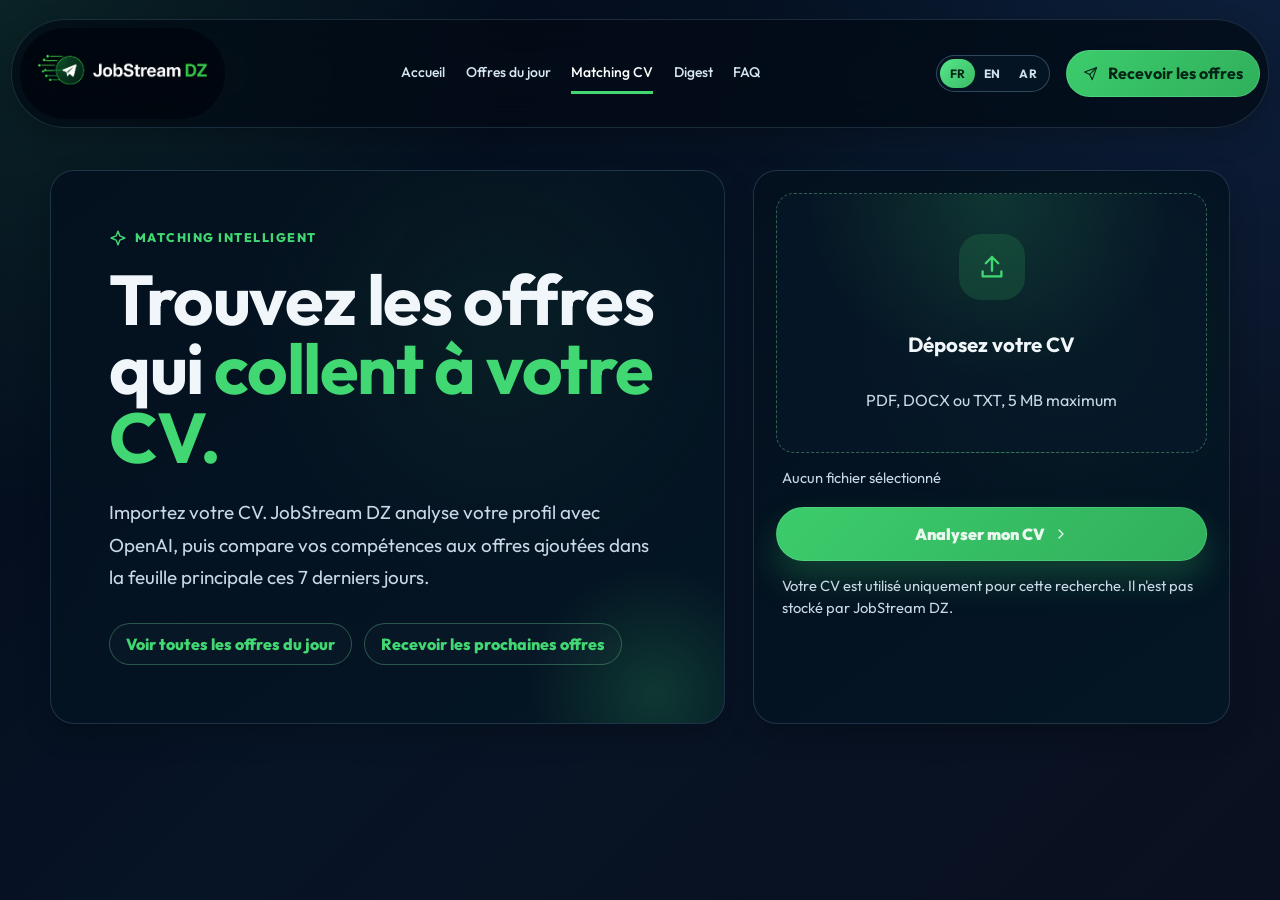
==== commit 7a3b66f5: "Sync production app and add illustrated 24-hour homepage" ====
--- a/cv-match/index.html
+++ b/cv-match/index.html
@@ -64,6 +64,7 @@
         <div class="site-menu" id="site-menu">
           <nav class="main-nav" aria-label="Main navigation" data-i18n-aria-label="a11y.nav">
             <a href="/landing/" data-i18n="nav.home"></a>
+            <a href="/jobs-today/" data-i18n="nav.jobsToday"></a>
             <a href="/cv-match/" class="is-current" aria-current="page" data-i18n="nav.cvMatch"></a>
             <a href="/landing/#live-feed" data-i18n="nav.feed"></a>
             <a href="/landing/#faq" data-i18n="nav.faq"></a>
@@ -77,7 +78,7 @@
         </div>
 
         <div class="topbar-actions">
-          <a href="/landing/#live-feed" class="join-btn">
+          <a href="https://t.me/jobstream_dz" target="_blank" rel="noreferrer" class="join-btn">
             <svg class="icon plane" aria-hidden="true"><use href="#icon-paper-plane"></use></svg>
             <span data-i18n="nav.join"></span>
           </a>
@@ -96,7 +97,8 @@
             <h1 id="cv-title" data-i18n-html="cv.title"></h1>
             <p class="cv-subtitle" data-i18n="cv.subtitle"></p>
             <div class="cv-hero-links">
-              <a href="/landing/#live-feed" class="cv-text-link" data-i18n="cv.feedLink"></a>
+              <a href="/jobs-today/" class="cv-text-link" data-i18n="cv.todayLink"></a>
+              <a href="https://t.me/jobstream_dz" target="_blank" rel="noreferrer" class="cv-text-link" data-i18n="cv.telegramLink"></a>
             </div>
           </div>
 
--- a/landing/styles.css
+++ b/landing/styles.css
@@ -5,44 +5,41 @@
   --panel-strong: #071f34;
   --border: rgba(108, 158, 196, 0.24);
   --text: #f1f6fb;
-  --muted: #bfd2e3;
+  --muted: #c9d8e6;
   --accent: #41d772;
   --accent-strong: #2db65a;
-  --shadow: 0 16px 38px rgba(0, 0, 0, 0.46);
+  --shadow: 0 10px 28px rgba(0, 0, 0, 0.22);
   --radius-xl: 16px;
   --radius-lg: 13px;
   --radius-md: 11px;
+  --text-xs: 0.75rem;
+  --text-sm: 0.875rem;
+  --text-base: 1rem;
+  --text-md: clamp(1rem, 0.94rem + 0.25vw, 1.125rem);
+  --text-lg: clamp(1.125rem, 0.95rem + 0.6vw, 1.375rem);
+  --text-xl: clamp(1.75rem, 1.1rem + 2.2vw, 2.75rem);
+  --text-2xl: clamp(2.25rem, 1.4rem + 3.6vw, 3.75rem);
+  --tracking-eyebrow: 0.14em;
+  --section-gap: clamp(2.75rem, 7vw, 6.25rem);
 }
 
 * {
   box-sizing: border-box;
 }
 
-html,
+html {
+  margin: 0;
+  padding: 0;
+  scroll-behavior: smooth;
+}
+
 body {
   margin: 0;
   padding: 0;
-  overflow-x: hidden;
-}
-
-html {
-  overflow-y: auto;
-}
-
-body {
-  overflow-y: hidden;
-}
-
-html {
-  scroll-behavior: smooth;
-}
-
-body {
+  overflow-x: clip;
   font-family: "Outfit", "Segoe UI", sans-serif;
   color: var(--text);
   background:
-    radial-gradient(circle at 18% 13%, rgba(44, 120, 82, 0.14), transparent 34%),
-    radial-gradient(circle at 83% 7%, rgba(30, 89, 130, 0.2), transparent 32%),
     linear-gradient(145deg, var(--bg-0) 0%, var(--bg-1) 53%, #020912 100%);
   line-height: 1.45;
   min-height: 100vh;
@@ -72,35 +69,9 @@
 }
 
 .site-main {
-  overflow: visible;
   width: 100%;
   max-width: 100%;
-}
-
-body::before,
-body::after {
-  content: "";
-  position: fixed;
-  top: 72px;
-  bottom: 0;
-  width: 190px;
-  pointer-events: none;
-  z-index: -1;
-  opacity: 0.16;
-  background-image: url("assets/monument.png");
-  background-size: contain;
-  background-repeat: no-repeat;
-  background-position: center bottom;
-}
-
-body::before {
-  left: 0;
-}
-
-body::after {
-  right: 0;
-  transform: scaleX(-1) translateX(-10px);
-  transform-origin: center;
+  overflow-x: visible;
 }
 
 .page-wrap {
@@ -110,10 +81,18 @@
 }
 
 .topbar {
+  position: relative;
+  z-index: 20;
   display: grid;
-  grid-template-columns: 285px 1fr auto;
+  grid-template-columns: auto 1fr auto;
   align-items: center;
   gap: 1rem;
+  padding: 0.5rem;
+  border: 1px solid rgba(129, 181, 218, 0.18);
+  border-radius: 999px;
+  background: rgba(2, 10, 20, 0.72);
+  box-shadow: var(--shadow);
+  backdrop-filter: blur(18px);
 }
 
 .site-menu {
@@ -178,23 +157,24 @@
 }
 
 .brand img {
-  width: min(285px, 100%);
+  width: 205px;
   height: auto;
+  border-radius: 999px;
 }
 
 .main-nav {
   display: flex;
   justify-content: center;
   flex-wrap: wrap;
-  gap: 1.45rem;
+  gap: clamp(0.65rem, 1.6vw, 1.45rem);
 }
 
 .main-nav a {
   text-decoration: none;
   color: #d8e7f4;
-  font-size: 1rem;
+  font-size: var(--text-sm);
   font-weight: 500;
-  padding: 0.58rem 0;
+  padding: 0.54rem 0;
   border-bottom: 3px solid transparent;
   transition: 150ms ease;
 }
@@ -211,7 +191,7 @@
 .topbar-actions {
   display: inline-flex;
   align-items: center;
-  gap: 0.7rem;
+  gap: 0.5rem;
 }
 
 .lang-switch {
@@ -229,7 +209,7 @@
   color: #cce0ee;
   font: inherit;
   font-weight: 700;
-  font-size: 0.8rem;
+  font-size: var(--text-xs);
   letter-spacing: 0.03em;
   border-radius: 999px;
   padding: 0.35rem 0.58rem;
@@ -247,8 +227,7 @@
 }
 
 .join-btn,
-.btn-primary,
-.btn-secondary {
+.btn-primary {
   display: inline-flex;
   align-items: center;
   justify-content: center;
@@ -260,36 +239,33 @@
 }
 
 .join-btn {
-  color: #e9f7ee;
-  font-size: 0.98rem;
+  color: #042516;
+  font-size: var(--text-base);
   padding: 0.8rem 1.15rem;
   border: 1px solid rgba(126, 233, 166, 0.3);
   background: linear-gradient(135deg, #3ccc6c, #30af5b);
-  box-shadow: 0 10px 24px rgba(41, 162, 87, 0.32);
+  box-shadow: none;
   white-space: nowrap;
 }
 
-.btn-primary,
-.btn-secondary {
-  padding: 0.84rem 1.2rem;
-  font-size: 1rem;
+.topbar .join-btn {
+  min-height: 44px;
+  padding: 0.7rem 1rem;
+  border-radius: 999px;
 }
 
 .btn-primary {
-  color: #e9f7ee;
+  min-height: 50px;
+  padding: 0.9rem 1.35rem;
+  border-radius: 999px;
+  font-size: var(--text-base);
+  color: #042516;
   border: 1px solid rgba(130, 234, 168, 0.28);
   background: linear-gradient(135deg, #40cf70, #31b15c);
 }
 
-.btn-secondary {
-  color: #e8f0f8;
-  border: 1px solid rgba(132, 181, 217, 0.35);
-  background: rgba(10, 26, 42, 0.84);
-}
-
 .join-btn:hover,
-.btn-primary:hover,
-.btn-secondary:hover {
+.btn-primary:hover {
   transform: translateY(-1px);
   filter: brightness(1.05);
 }
@@ -297,13 +273,19 @@
 .lang-btn:focus-visible,
 .join-btn:focus-visible,
 .btn-primary:focus-visible,
-.btn-secondary:focus-visible,
 .phone-open-trigger:focus-visible,
 .phone-modal-close:focus-visible,
 .phone-preview-expand:focus-visible,
 .phone-mockup:focus-visible,
 .nav-toggle:focus-visible,
-.main-nav a:focus-visible {
+.main-nav a:focus-visible,
+.footer-nav a:focus-visible,
+.brand:focus-visible,
+.hero-cv-teaser:focus-visible,
+.live-feed-dropdown-trigger:focus-visible,
+.live-feed-search:focus-visible,
+.live-feed-chip:focus-visible,
+.live-feed-clear:focus-visible {
   outline: 2px solid rgba(126, 233, 166, 0.9);
   outline-offset: 2px;
 }
@@ -319,18 +301,27 @@
 }
 
 .hero-panel {
-  margin-top: 1rem;
+  position: relative;
+  display: grid;
+  grid-template-columns: minmax(0, 1.12fr) minmax(0, 0.88fr);
+  min-height: 690px;
+  margin-top: 3rem;
   border: 1px solid var(--border);
-  border-radius: var(--radius-xl);
-  background:
-    radial-gradient(circle at 66% 32%, rgba(26, 82, 55, 0.22), transparent 40%),
-    linear-gradient(145deg, rgba(4, 16, 30, 0.95), rgba(4, 22, 37, 0.91));
+  border-radius: 28px;
+  background: linear-gradient(145deg, rgba(2, 9, 18, 0.98), rgba(3, 24, 39, 0.94));
   box-shadow: var(--shadow);
   overflow: hidden;
-  display: grid;
-  grid-template-columns: 1.06fr 0.94fr;
-  min-height: 540px;
-  position: relative;
+}
+
+.hero-panel::before {
+  content: "";
+  position: absolute;
+  inset: 0;
+  pointer-events: none;
+  z-index: 1;
+  background:
+    linear-gradient(90deg, rgba(2, 10, 20, 0.18), transparent 48%),
+    radial-gradient(circle at 80% 62%, rgba(0, 0, 0, 0.45), transparent 42%);
 }
 
 .hero-monument {
@@ -350,36 +341,36 @@
 
 .hero-copy {
   position: relative;
-  z-index: 1;
-  padding: 2.65rem 1.25rem 2rem 2rem;
+  z-index: 3;
+  display: flex;
+  flex-direction: column;
+  justify-content: center;
+  min-width: 0;
+  padding: clamp(2rem, 5vw, 5rem) clamp(1.35rem, 4vw, 4.2rem);
 }
 
 .hero-kicker {
+  max-width: 52ch;
   margin: 0;
-  color: #83ebb0;
-  letter-spacing: 0.08em;
+  color: var(--muted);
+  letter-spacing: var(--tracking-eyebrow);
   text-transform: uppercase;
-  font-size: 0.78rem;
+  font-size: var(--text-xs);
   font-weight: 700;
 }
 
 .hero-copy h1 {
-  margin: 0.55rem 0 0;
-  font-size: clamp(2rem, 4vw, 3.85rem);
-  line-height: 1.04;
-  letter-spacing: -0.018em;
-  max-width: 11.7ch;
+  max-width: min(1120px, 100%);
+  margin: 0.82rem 0 0;
+  font-size: var(--text-2xl);
+  line-height: 0.94;
+  letter-spacing: 0;
   text-wrap: balance;
 }
 
-[data-lang="fr"] .hero-copy h1 {
-  max-width: 12ch;
-}
-
 [data-lang="ar"] .hero-copy h1 {
-  max-width: 9.8ch;
-  line-height: 1.13;
-  letter-spacing: 0;
+  line-height: 1.08;
+  font-size: var(--text-2xl);
 }
 
 .hero-copy h1 span {
@@ -387,10 +378,10 @@
 }
 
 .hero-sub {
-  margin: 1rem 0 0;
+  max-width: 66ch;
+  margin: 1.25rem 0 0;
   color: var(--muted);
-  max-width: 55ch;
-  font-size: 1.03rem;
+  font-size: var(--text-md);
 }
 
 [data-lang="ar"] .hero-sub {
@@ -398,69 +389,111 @@
 }
 
 .hero-actions {
-  margin-top: 1.2rem;
+  margin-top: 1.8rem;
   display: flex;
   flex-wrap: wrap;
   gap: 0.65rem;
 }
 
-.hero-mini-proof {
-  margin: 0.8rem 0 0;
-  color: #96d9b4;
-  font-size: 0.93rem;
-  font-weight: 500;
-}
-
-.hero-trust {
-  margin: 0.92rem 0 0;
-  padding: 0;
-  list-style: none;
-  display: grid;
-  grid-template-columns: repeat(2, minmax(0, 1fr));
-  gap: 0.54rem;
-}
-
-.hero-trust li {
-  border: 1px solid rgba(97, 155, 190, 0.26);
-  border-radius: 10px;
-  background: rgba(9, 30, 48, 0.74);
-  padding: 0.5rem 0.65rem;
+.hero-cv-teaser {
+  margin-top: 1.25rem;
+  display: flex;
+  align-items: center;
+  gap: 0.85rem;
+  max-width: 440px;
+  padding: 0.8rem 1rem;
+  border: 1px solid rgba(132, 181, 217, 0.3);
+  border-radius: var(--radius-lg);
+  background: rgba(8, 24, 40, 0.78);
+  color: var(--text);
+  text-decoration: none;
+  transition: 160ms ease;
+}
+
+.hero-cv-teaser:hover {
+  transform: translateY(-1px);
+  border-color: rgba(126, 233, 166, 0.45);
+  background: rgba(10, 30, 49, 0.9);
+}
+
+.hero-cv-teaser-icon {
+  flex: 0 0 auto;
   display: inline-flex;
   align-items: center;
-  gap: 0.45rem;
-  color: #d5e4f1;
-  font-size: 0.9rem;
-}
-
-.hero-trust-icon {
-  color: #8ef0b8;
-  width: 1.03rem;
-  height: 1.03rem;
+  justify-content: center;
+  width: 2.4rem;
+  height: 2.4rem;
+  border-radius: 10px;
+  color: var(--accent);
+  background: rgba(65, 215, 114, 0.14);
+}
+
+.hero-cv-teaser-icon .icon {
+  width: 1.3rem;
+  height: 1.3rem;
+}
+
+.hero-cv-teaser-copy {
+  display: flex;
+  flex-direction: column;
+  gap: 0.12rem;
+  min-width: 0;
+}
+
+.hero-cv-teaser-title {
+  font-weight: 700;
+  font-size: var(--text-base);
+}
+
+.hero-cv-teaser-text {
+  color: var(--muted);
+  font-size: var(--text-sm);
+  line-height: 1.3;
+}
+
+.hero-cv-teaser-cta {
+  margin-inline-start: auto;
+  flex: 0 0 auto;
+  display: inline-flex;
+  align-items: center;
+  gap: 0.28rem;
+  color: var(--accent);
+  font-weight: 700;
+  font-size: var(--text-sm);
+  white-space: nowrap;
+}
+
+.hero-cv-teaser-cta .icon {
+  width: 1rem;
+  height: 1rem;
 }
 
 .hero-visuals {
   position: relative;
-  border-left: 1px solid rgba(86, 134, 169, 0.18);
-  min-height: 540px;
-  overflow: hidden;
+  z-index: 2;
+  min-width: 0;
+  overflow: visible;
 }
 
 .map-art {
   position: absolute;
-  inset: 0;
-  width: 100%;
-  height: 100%;
+  inset-block-start: -5%;
+  inset-inline-start: -8%;
+  width: 118%;
+  height: 112%;
   object-fit: cover;
   object-position: left center;
-  opacity: 0.84;
+  opacity: 0.24;
+  filter: saturate(0.9) contrast(1.22);
 }
 
 .flag-art {
   position: absolute;
-  right: 0;
-  top: 62px;
-  width: 255px;
-  opacity: 0.42;
+  inset-inline-end: -4%;
+  inset-block-start: 20%;
+  width: min(360px, 44%);
+  opacity: 0.14;
+  filter: contrast(1.1) saturate(1.2);
 }
 
 .section-intro {
@@ -470,43 +503,40 @@
 
 .section-intro h2 {
   margin: 0;
-  font-size: clamp(1.34rem, 2vw, 1.84rem);
-  line-height: 1.2;
+  font-size: var(--text-xl);
+  line-height: 1.1;
 }
 
 .section-intro p {
   margin: 0;
   color: var(--muted);
-  font-size: 0.96rem;
+  font-size: var(--text-base);
   max-width: 70ch;
 }
 
-.how-panel,
-.live-feed-panel,
-.features-panel,
-.cities-panel,
-.faq-panel,
-.bottom-banner {
-  margin-top: 1rem;
-}
-
-.how-panel,
-.live-feed-panel,
-.features-panel,
-.cities-panel,
-.faq-panel {
-  border: 1px solid var(--border);
-  border-radius: var(--radius-lg);
-  background: var(--panel);
-  box-shadow: var(--shadow);
-  padding: 1rem;
-}
-
-.how-grid {
-  margin-top: 0.85rem;
+.live-feed-panel {
+  position: relative;
+  isolation: isolate;
   display: grid;
-  grid-template-columns: repeat(3, minmax(0, 1fr));
-  gap: 0.7rem;
+  grid-template-columns: minmax(260px, 0.78fr) minmax(0, 1.22fr);
+  gap: clamp(1.5rem, 4vw, 3.5rem);
+  align-items: start;
+  margin-top: var(--section-gap);
+  padding: clamp(2.25rem, 5vw, 4rem) 0;
+  scroll-margin-top: 6rem;
+}
+
+.live-feed-panel::before {
+  content: "";
+  position: absolute;
+  inset-block: 0;
+  inset-inline: calc(50% - 50vw);
+  z-index: -1;
+  border-block: 1px solid rgba(126, 233, 166, 0.12);
+  background:
+    radial-gradient(ellipse 55% 70% at 12% 0%, rgba(65, 215, 114, 0.07), transparent 70%),
+    linear-gradient(180deg, #04111d, #061a2b);
+  pointer-events: none;
 }
 
 .live-feed-head {
@@ -531,43 +561,11 @@
 
 .live-feed-title-wrap {
   display: grid;
-  grid-template-columns: auto 1fr;
-  align-items: center;
-  column-gap: 0.58rem;
   row-gap: 0.2rem;
 }
 
 .live-feed-title-wrap h2 {
   margin: 0;
-}
-
-.live-feed-title-wrap p {
-  grid-column: 2;
-}
-
-.live-feed-title-icon {
-  width: 2.1rem;
-  height: 2.1rem;
-  border-radius: 999px;
-  display: inline-grid;
-  place-items: center;
-  font-size: 1.08rem;
-  color: #8ef0b8;
-  background: rgba(31, 111, 73, 0.2);
-  border: 1px solid rgba(110, 213, 152, 0.42);
-}
-
-.live-feed-title-icon .icon {
-  width: 1.08rem;
-  height: 1.08rem;
-}
-
-.live-feed-panel {
-  scroll-margin-top: 6rem;
-  border-color: rgba(71, 140, 100, 0.5);
-  background:
-    radial-gradient(circle at 86% 22%, rgba(37, 114, 74, 0.2), transparent 40%),
-    linear-gradient(145deg, rgba(3, 16, 30, 0.95), rgba(5, 28, 44, 0.9));
 }
 
 .live-feed-status {
@@ -580,7 +578,7 @@
 
 .live-feed-status-main {
   color: #7fe5ab;
-  font-size: 1rem;
+  font-size: var(--text-base);
   font-weight: 600;
   display: inline-flex;
   align-items: center;
@@ -598,7 +596,7 @@
 
 .live-feed-status-date {
   color: #d4deea;
-  font-size: 0.95rem;
+  font-size: var(--text-sm);
 }
 
 .sr-only {
@@ -651,9 +649,9 @@
 
 .live-feed-facet-label {
   flex: 0 0 auto;
-  font-size: 0.78rem;
+  font-size: var(--text-xs);
   font-weight: 600;
-  letter-spacing: 0.02em;
+  letter-spacing: var(--tracking-eyebrow);
   text-transform: uppercase;
   color: var(--muted);
 }
@@ -675,17 +673,12 @@
   background: rgba(7, 24, 40, 0.8);
   color: var(--text);
   font: inherit;
-  font-size: 0.85rem;
+  font-size: var(--text-sm);
   cursor: pointer;
 }
 
 .live-feed-dropdown-trigger:hover {
   border-color: rgba(126, 233, 166, 0.5);
-}
-
-.live-feed-dropdown-trigger:focus-visible {
-  outline: 2px solid rgba(126, 233, 166, 0.9);
-  outline-offset: 2px;
 }
 
 .live-feed-dropdown-value {
@@ -744,16 +737,11 @@
   background: rgba(4, 18, 32, 0.85);
   color: var(--text);
   font: inherit;
-  font-size: 0.95rem;
+  font-size: var(--text-base);
 }
 
 .live-feed-search::placeholder {
   color: var(--muted);
-}
-
-.live-feed-search:focus-visible {
-  outline: 2px solid rgba(126, 233, 166, 0.9);
-  outline-offset: 2px;
 }
 
 .live-feed-chips {
@@ -769,7 +757,7 @@
   background: rgba(7, 24, 40, 0.8);
   color: var(--muted);
   font: inherit;
-  font-size: 0.85rem;
+  font-size: var(--text-sm);
   cursor: pointer;
   transition:
     color 220ms ease,
@@ -787,11 +775,6 @@
   border-color: var(--accent);
   background: var(--accent);
   font-weight: 600;
-}
-
-.live-feed-chip:focus-visible {
-  outline: 2px solid rgba(126, 233, 166, 0.9);
-  outline-offset: 2px;
 }
 
 .live-feed-clear {
@@ -802,174 +785,27 @@
   background: transparent;
   color: #7fe5ab;
   font: inherit;
-  font-size: 0.85rem;
+  font-size: var(--text-sm);
   cursor: pointer;
   text-decoration: underline;
   text-underline-offset: 3px;
 }
 
-.live-feed-clear:focus-visible {
-  outline: 2px solid rgba(126, 233, 166, 0.9);
-  outline-offset: 2px;
-}
-
 .live-feed-grid {
-  margin-top: 0.85rem;
   display: grid;
-  grid-template-columns: repeat(5, minmax(0, 1fr));
-  gap: 0.7rem;
+  grid-template-columns: repeat(2, minmax(0, 1fr));
+  gap: 0.9rem;
 }
 
 .live-job-card {
-  border: 1px solid rgba(109, 165, 199, 0.28);
-  border-radius: var(--radius-md);
-  background: rgba(8, 26, 42, 0.88);
-  padding: 0.9rem;
-  display: grid;
-  grid-template-rows: auto auto 1fr;
-  gap: 0.68rem;
-  min-height: 238px;
-}
-
-.live-job-card h3 {
-  margin: 0;
-  font-size: 1.09rem;
-  line-height: 1.28;
-}
-
-.live-job-topline {
+  position: relative;
   display: flex;
-  align-items: center;
-  justify-content: space-between;
-  gap: 0.52rem;
-}
-
-.live-job-meta {
-  display: grid;
-  gap: 0.22rem;
-}
-
-.live-job-meta p,
-.live-job-footer p,
-.live-feed-empty {
-  margin: 0;
-  color: var(--muted);
-  font-size: 0.92rem;
-}
-
-.live-job-footer {
-  display: grid;
-  gap: 0.4rem;
-  margin-top: auto;
-}
-
-.live-job-source {
-  color: #96d9b4;
-  margin: 0;
-  border-radius: 999px;
-  border: 1px solid rgba(83, 180, 130, 0.4);
-  background: rgba(24, 88, 60, 0.3);
-  padding: 0.25rem 0.52rem;
-  font-size: 0.76rem;
-  font-weight: 700;
-  letter-spacing: 0.08em;
-  text-transform: uppercase;
-}
-
-.live-job-source.source-linkedin {
-  border-color: rgba(79, 170, 224, 0.46);
-  background: rgba(31, 86, 122, 0.34);
-}
-
-.live-job-source.source-emploitic {
-  border-color: rgba(157, 124, 249, 0.48);
-  background: rgba(90, 59, 154, 0.34);
-}
-
-.live-job-source.source-naukrigulf {
-  border-color: rgba(132, 104, 240, 0.48);
-  background: rgba(66, 46, 138, 0.34);
-}
-
-.live-job-source.source-jobdz {
-  border-color: rgba(237, 166, 96, 0.5);
-  background: rgba(137, 75, 24, 0.35);
-}
-
-.live-job-source.source-jobindz {
-  border-color: rgba(237, 166, 96, 0.5);
-  background: rgba(137, 75, 24, 0.35);
-}
-
-.live-job-age {
-  margin: 0;
-  color: #d3deea;
-  font-size: 0.82rem;
-}
-
-.live-job-link {
-  display: inline-flex;
-  align-items: center;
-  justify-content: center;
-  min-height: 42px;
-  border-radius: 10px;
-  padding: 0.72rem 0.9rem;
-  text-decoration: none;
-  color: #e9f7ee;
-  font-size: 0.94rem;
-  font-weight: 700;
-  border: 1px solid rgba(130, 234, 168, 0.28);
-  background: linear-gradient(135deg, #40cf70, #31b15c);
-}
-
-.live-job-link:hover {
-  filter: brightness(1.05);
-}
-
-.live-job-link.is-disabled {
-  opacity: 0.62;
-  pointer-events: none;
-}
-
-.live-feed-more {
-  margin-top: 1rem;
-  display: inline-flex;
-  align-items: center;
-  gap: 0.5rem;
-  color: #49db7e;
-  text-decoration: none;
-  font-size: 1.08rem;
-  font-weight: 700;
-}
-
-.live-feed-more-icon,
-.live-feed-more-arrow {
-  display: inline-grid;
-  place-items: center;
-}
-
-.live-feed-more-icon .icon {
-  width: 1.02rem;
-  height: 1.02rem;
-}
-
-.live-feed-more-arrow .icon {
-  width: 1.08rem;
-  height: 1.08rem;
-}
-
-.live-feed-empty {
-  grid-column: 1 / -1;
-  border: 1px dashed rgba(109, 165, 199, 0.28);
-  border-radius: var(--radius-md);
-  padding: 1rem;
-  text-align: center;
-}
-
-.how-step,
-.feature-card,
-.cities-grid article,
-.live-job-card {
+  flex-direction: column;
+  gap: 0.85rem;
+  padding: 1rem 1.05rem;
+  border: 1px solid var(--border);
+  border-radius: var(--radius-lg);
+  background: linear-gradient(180deg, rgba(10, 30, 48, 0.94), rgba(7, 22, 37, 0.94));
   transform: translateZ(0);
   transition:
     transform 700ms cubic-bezier(0.16, 1, 0.3, 1),
@@ -978,168 +814,186 @@
     background-color 420ms ease;
 }
 
-.feature-card .icon-circle,
-.city-icon,
+.live-job-card.is-linked {
+  cursor: pointer;
+}
+
+.live-job-card h3 {
+  margin: 0;
+  font-size: var(--text-md);
+  line-height: 1.28;
+}
+
+.live-job-topline {
+  display: flex;
+  align-items: center;
+  justify-content: space-between;
+  gap: 0.52rem;
+}
+
+.live-job-company {
+  margin: 0.2rem 0 0;
+  color: var(--muted);
+  font-size: var(--text-sm);
+}
+
+.live-job-title-link {
+  color: inherit;
+  text-decoration: none;
+}
+
+.live-job-title-link::after {
+  content: "";
+  position: absolute;
+  inset: 0;
+  border-radius: inherit;
+}
+
+.live-job-title-link:focus-visible {
+  outline: none;
+}
+
+.live-job-title-link:focus-visible::after {
+  outline: 2px solid rgba(126, 233, 166, 0.9);
+  outline-offset: 2px;
+}
+
+.live-job-chips {
+  margin: 0;
+  padding: 0;
+  list-style: none;
+  display: flex;
+  flex-wrap: wrap;
+  gap: 0.4rem;
+}
+
+.live-job-chip {
+  padding: 0.22rem 0.6rem;
+  border: 1px solid rgba(108, 158, 196, 0.22);
+  border-radius: 999px;
+  background: rgba(255, 255, 255, 0.03);
+  color: var(--muted);
+  font-size: var(--text-xs);
+  line-height: 1.4;
+}
+
+.live-job-footer {
+  margin-top: auto;
+  padding-top: 0.75rem;
+  border-top: 1px solid rgba(108, 158, 196, 0.14);
+}
+
+.live-job-source {
+  color: var(--text);
+  margin: 0;
+  border-radius: 999px;
+  border: 1px solid rgba(83, 180, 130, 0.4);
+  background: rgba(24, 88, 60, 0.3);
+  padding: 0.25rem 0.52rem;
+  font-size: var(--text-xs);
+  font-weight: 700;
+  letter-spacing: 0.08em;
+  text-transform: uppercase;
+}
+
+.live-job-source.source-linkedin {
+  border-color: rgba(79, 170, 224, 0.46);
+  background: rgba(31, 86, 122, 0.34);
+}
+
+.live-job-source.source-emploitic {
+  border-color: rgba(157, 124, 249, 0.48);
+  background: rgba(90, 59, 154, 0.34);
+}
+
+.live-job-source.source-naukrigulf {
+  border-color: rgba(132, 104, 240, 0.48);
+  background: rgba(66, 46, 138, 0.34);
+}
+
+.live-job-source.source-jobdz {
+  border-color: rgba(237, 166, 96, 0.5);
+  background: rgba(137, 75, 24, 0.35);
+}
+
+.live-job-source.source-jobindz {
+  border-color: rgba(237, 166, 96, 0.5);
+  background: rgba(137, 75, 24, 0.35);
+}
+
+.live-job-age {
+  position: relative;
+  z-index: 1;
+  margin: 0;
+  color: #d3deea;
+  font-size: var(--text-xs);
+  white-space: nowrap;
+}
+
+.live-job-cta {
+  display: inline-flex;
+  align-items: center;
+  gap: 0.4rem;
+  color: var(--accent);
+  font-size: var(--text-sm);
+  font-weight: 700;
+}
+
+.live-job-cta .icon {
+  width: 1rem;
+  height: 1rem;
+  transition: transform 220ms ease;
+}
+
+[dir="rtl"] .live-job-cta .icon {
+  transform: scaleX(-1);
+}
+
+.live-feed-more {
+  margin-top: 1.25rem;
+  display: inline-flex;
+  align-items: center;
+  gap: 0.5rem;
+  color: #49db7e;
+  text-decoration: none;
+  font-size: var(--text-md);
+  font-weight: 700;
+}
+
 .live-feed-more-icon,
 .live-feed-more-arrow {
-  transition: transform 700ms cubic-bezier(0.16, 1, 0.3, 1);
-}
-
-@media (hover: hover) {
-  .how-step:hover,
-  .feature-card:hover,
-  .cities-grid article:hover,
-  .live-job-card:hover {
-    transform: translateY(-6px);
-    border-color: rgba(140, 202, 233, 0.42);
-    box-shadow: 0 18px 30px rgba(1, 10, 20, 0.38);
-  }
-
-  .feature-card:hover .icon-circle,
-  .cities-grid article:hover .city-icon,
-  .live-feed-more:hover .live-feed-more-icon,
-  .live-feed-more:hover .live-feed-more-arrow {
-    transform: scale(1.08);
-  }
-}
-
-.how-step {
-  border: 1px solid rgba(111, 168, 203, 0.28);
-  border-radius: var(--radius-md);
-  background: rgba(8, 26, 42, 0.86);
-  padding: 0.88rem;
-}
-
-.step-index {
-  margin: 0;
-  color: #7de6a9;
-  font-size: 0.78rem;
-  letter-spacing: 0.08em;
-  font-weight: 700;
-}
-
-.how-step h3 {
-  margin: 0.44rem 0 0;
-  font-size: 1.05rem;
-}
-
-.how-step p:last-child {
-  margin: 0.38rem 0 0;
-  color: var(--muted);
-  font-size: 0.93rem;
-}
-
-.features-row {
-  margin-top: 0.85rem;
-  display: grid;
-  grid-template-columns: repeat(2, minmax(0, 1fr));
-  gap: 0.7rem;
-}
-
-.feature-card {
-  border: 1px solid rgba(109, 165, 199, 0.28);
-  border-radius: var(--radius-md);
-  background: rgba(8, 26, 42, 0.88);
-  padding: 0.9rem;
-  display: flex;
-  gap: 0.75rem;
-}
-
-.icon-circle {
-  width: 2.95rem;
-  height: 2.95rem;
-  border-radius: 50%;
   display: inline-grid;
   place-items: center;
-  color: #ecfaf1;
-  background: linear-gradient(135deg, #44d673, #2da757);
-  flex-shrink: 0;
-}
-
-.icon-circle .icon {
-  width: 1.2rem;
-  height: 1.2rem;
-}
-
-.feature-tag {
+  transition: transform 700ms cubic-bezier(0.16, 1, 0.3, 1);
+}
+
+.live-feed-more-icon .icon {
+  width: 1.02rem;
+  height: 1.02rem;
+}
+
+.live-feed-more-arrow .icon {
+  width: 1.08rem;
+  height: 1.08rem;
+}
+
+.live-feed-empty {
   margin: 0;
-  color: #85eeb4;
-  font-size: 0.74rem;
-  letter-spacing: 0.08em;
-  font-weight: 700;
-}
-
-.feature-card h3 {
-  margin: 0.34rem 0 0;
-  font-size: 1.02rem;
-  line-height: 1.2;
-}
-
-.feature-card p:last-child {
-  margin: 0.42rem 0 0;
   color: var(--muted);
-  font-size: 0.93rem;
-}
-
-.cities-subtitle {
-  margin: 0.25rem 0 0;
-  color: var(--muted);
-  font-size: 0.94rem;
-}
-
-.cities-grid {
-  margin-top: 0.7rem;
-  border-top: 1px solid rgba(84, 130, 163, 0.28);
-  display: grid;
-  grid-template-columns: repeat(5, minmax(0, 1fr));
-}
-
-.cities-grid article {
-  display: flex;
-  align-items: center;
-  gap: 0.62rem;
-  padding: 0.88rem 0.8rem;
-  border-right: 1px solid rgba(84, 130, 163, 0.28);
-}
-
-.cities-grid article:last-child {
-  border-right: 0;
-}
-
-.city-icon {
-  color: #b98f4a;
-  width: 1.8rem;
-  height: 1.8rem;
-  display: inline-grid;
-  place-items: center;
-  flex-shrink: 0;
-}
-
-.city-icon .icon {
-  width: 1.35rem;
-  height: 1.35rem;
-}
-
-.cities-grid h3 {
-  margin: 0;
-  font-size: 1rem;
-}
-
-.cities-grid p {
-  margin: 0.18rem 0 0;
-  color: var(--accent);
-  font-size: 1.02rem;
-  font-weight: 700;
+  font-size: var(--text-sm);
+  grid-column: 1 / -1;
+  border: 1px dashed rgba(109, 165, 199, 0.28);
+  border-radius: var(--radius-md);
+  padding: 1rem;
+  text-align: center;
 }
 
 .bottom-banner {
   position: relative;
+  margin-top: var(--section-gap);
   border-radius: var(--radius-lg);
-  border: 1px solid rgba(68, 137, 99, 0.5);
-  background:
-    radial-gradient(circle at 20% 35%, rgba(42, 110, 79, 0.24), transparent 30%),
-    radial-gradient(circle at 80% 56%, rgba(27, 92, 118, 0.2), transparent 35%),
-    #061d26;
+  border: 1px solid var(--border);
+  background: #061522;
   overflow: hidden;
   min-height: 116px;
   display: grid;
@@ -1149,7 +1003,7 @@
 .skyline {
   position: absolute;
   bottom: 0;
-  opacity: 0.52;
+  opacity: 0.18;
   pointer-events: none;
   transform-origin: center bottom;
 }
@@ -1173,13 +1027,13 @@
 
 .banner-content h2 {
   margin: 0;
-  font-size: clamp(1.32rem, 2vw, 1.92rem);
+  font-size: var(--text-xl);
 }
 
 .banner-content p {
   margin: 0.28rem 0 0.68rem;
   color: #e8f0f8;
-  font-size: 1rem;
+  font-size: var(--text-base);
 }
 
 .banner-btn {
@@ -1190,531 +1044,46 @@
   display: block;
   margin-top: 0.34rem;
   color: #c8d6e3;
-  font-size: 0.88rem;
-}
-
-[dir="rtl"] .topbar-actions {
-  flex-direction: row-reverse;
-}
-
-[dir="rtl"] .main-nav {
-  direction: rtl;
-}
-
-[dir="rtl"] .hero-copy,
-[dir="rtl"] .section-intro,
-[dir="rtl"] .live-job-card,
-[dir="rtl"] .how-step {
-  text-align: right;
-}
-
-[dir="rtl"] .live-feed-status {
-  justify-items: start;
-}
-
-[dir="rtl"] .hero-sub {
-  margin-right: auto;
-  margin-left: 0;
-}
-
-[dir="rtl"] .hero-actions {
-  justify-content: flex-end;
-}
-
-[dir="rtl"] .hero-trust,
-[dir="rtl"] .cities-grid article {
-  direction: rtl;
-}
-
-[dir="rtl"] .cities-grid article {
-  border-right: 0;
-  border-left: 1px solid rgba(84, 130, 163, 0.28);
-}
-
-[dir="rtl"] .cities-grid article:last-child {
-  border-left: 0;
-}
-
-[dir="rtl"] .feature-card {
-  flex-direction: row-reverse;
-  text-align: right;
-}
-
-@media (max-width: 1380px) {
-  .page-wrap {
-    width: min(1480px, calc(100% - 1.4rem));
-  }
-
-  .topbar {
-    grid-template-columns: 250px 1fr auto;
-  }
-
-  .main-nav {
-    gap: 1.1rem;
-  }
-
-  .hero-monument {
-    width: 56%;
-  }
-
-}
-
-@media (max-width: 1180px) {
-  .topbar {
-    grid-template-columns: 1fr;
-    justify-items: center;
-    gap: 0.72rem;
-  }
-
-  .brand {
-    width: 100%;
-    justify-content: center;
-  }
-
-  .main-nav {
-    width: 100%;
-    justify-content: center;
-    gap: 0.8rem 1.05rem;
-  }
-
-  .topbar-actions {
-    width: 100%;
-    justify-content: center;
-  }
-
-  .hero-panel {
-    grid-template-columns: 1fr;
-    min-height: 0;
-  }
-
-  .hero-copy {
-    padding: 2.1rem 1.1rem 1.5rem;
-  }
-
-  .hero-copy h1,
-  [data-lang="fr"] .hero-copy h1,
-  [data-lang="ar"] .hero-copy h1 {
-    max-width: none;
-  }
-
-  .hero-monument {
-    width: 100%;
-    height: 56%;
-    top: auto;
-    bottom: 0;
-    opacity: 0.06;
-  }
-
-  .hero-visuals {
-    border-left: 0;
-    border-top: 1px solid rgba(86, 134, 169, 0.18);
-    min-height: 410px;
-  }
-
-  .map-art {
-    inset: auto;
-    left: 14px;
-    top: 22px;
-    height: auto;
-    width: min(520px, 74%);
-  }
-
-  .how-grid,
-  .live-feed-grid {
-    grid-template-columns: repeat(2, minmax(0, 1fr));
-  }
-
-  .cities-grid {
-    grid-template-columns: repeat(3, minmax(0, 1fr));
-  }
-
-  .cities-grid article {
-    border-bottom: 1px solid rgba(84, 130, 163, 0.28);
-  }
-}
-
-@media (prefers-reduced-motion: reduce) {
-  html {
-    scroll-behavior: auto;
-  }
-
-  *,
-  *::before,
-  *::after {
-    animation: none !important;
-    transition: none !important;
-  }
-}
-
-@media (max-width: 860px) {
-  body::before,
-  body::after {
-    display: none;
-  }
-
-  .hero-copy h1 {
-    font-size: clamp(1.68rem, 8.2vw, 2.75rem);
-  }
-
-  .hero-sub {
-    font-size: 0.97rem;
-  }
-
-  .hero-trust {
-    grid-template-columns: 1fr;
-  }
-
-  .hero-visuals {
-    min-height: 360px;
-  }
-
-  .map-art {
-    width: min(420px, 76%);
-  }
-
-  .flag-art {
-    width: min(214px, 45%);
-  }
-
-  .features-row,
-  .live-feed-intro,
-  .live-feed-grid,
-  .how-grid,
-  .cities-grid {
-    grid-template-columns: repeat(2, minmax(0, 1fr));
-  }
-}
-
-@media (max-width: 620px) {
-  .page-wrap {
-    width: calc(100% - 1rem);
-  }
-
-  .brand img {
-    width: min(250px, 100%);
-  }
-
-  .main-nav a {
-    font-size: 0.94rem;
-  }
-
-  .topbar-actions {
-    flex-direction: column;
-    align-items: center;
-  }
-
-  [dir="rtl"] .topbar-actions {
-    flex-direction: column;
-  }
-
-  .join-btn {
-    width: min(100%, 430px);
-    justify-content: center;
-  }
-
-  .hero-actions {
-    flex-direction: column;
-  }
-
-  .btn-primary,
-  .btn-secondary {
-    width: 100%;
-  }
-
-  .hero-visuals {
-    min-height: 320px;
-  }
-
-  .map-art {
-    width: 76%;
-    top: 22px;
-  }
-
-  .features-row,
-  .live-feed-intro,
-  .live-feed-grid,
-  .how-grid,
-  .cities-grid {
-    grid-template-columns: 1fr;
-  }
-
-  .live-feed-grid[data-feed-mode="cards"] {
-    grid-template-columns: none;
-    grid-auto-flow: column;
-    grid-auto-columns: min(82vw, 320px);
-    gap: 0.7rem;
-    overflow-x: auto;
-    overflow-y: visible;
-    padding: 0.06rem 0.06rem 0.2rem;
-    scroll-padding-inline: 0.06rem;
-    scroll-snap-type: x mandatory;
-    overscroll-behavior-x: contain;
-    -webkit-overflow-scrolling: touch;
-    scrollbar-width: none;
-  }
-
-  .live-feed-grid[data-feed-mode="cards"]::-webkit-scrollbar {
-    display: none;
-  }
-
-  .live-feed-grid[data-feed-mode="cards"] .live-job-card {
-    scroll-snap-align: start;
-  }
-
-  .live-feed-grid[data-feed-mode="cards"] .live-feed-empty {
-    grid-column: auto;
-  }
-
-  .live-feed-status {
-    justify-items: start;
-    text-align: left;
-  }
-
-  [dir="rtl"] .live-feed-status {
-    text-align: right;
-  }
-
-  .cities-grid article {
-    border-right: 0;
-  }
-
-  .banner-btn {
-    width: min(100%, 430px);
-  }
-}
-
-/* Premium AIDA redesign layer */
-.site-main {
-  overflow-x: clip;
-  overflow-y: visible;
-  max-width: 100%;
-}
-
-.topbar {
-  position: relative;
-  z-index: 20;
-  grid-template-columns: auto 1fr auto;
-  padding: 0.5rem;
-  border: 1px solid rgba(129, 181, 218, 0.18);
-  border-radius: 999px;
-  background: rgba(2, 10, 20, 0.72);
-  box-shadow: 0 18px 48px rgba(0, 0, 0, 0.34);
-  backdrop-filter: blur(18px);
-}
-
-.brand img {
-  width: 205px;
-  border-radius: 999px;
-}
-
-.main-nav {
-  gap: clamp(0.65rem, 1.6vw, 1.45rem);
-}
-
-.main-nav a {
-  font-size: 0.92rem;
-  padding: 0.54rem 0;
-}
-
-.topbar-actions {
-  gap: 0.5rem;
-}
-
-.topbar .join-btn {
-  min-height: 44px;
-  padding: 0.7rem 1rem;
-  border-radius: 999px;
-}
-
-.hero-panel {
-  min-height: 690px;
-  margin-top: 3rem;
-  grid-template-columns: 1fr;
-  border-radius: 28px;
-  background:
-    radial-gradient(circle at 74% 28%, rgba(65, 215, 114, 0.16), transparent 34%),
-    radial-gradient(circle at 30% 18%, rgba(81, 154, 204, 0.18), transparent 36%),
-    linear-gradient(145deg, rgba(2, 9, 18, 0.98), rgba(3, 24, 39, 0.94));
-}
-
-.hero-panel::before {
-  content: "";
-  position: absolute;
-  inset: 0;
-  pointer-events: none;
-  z-index: 1;
-  background:
-    linear-gradient(90deg, rgba(2, 10, 20, 0.18), transparent 48%),
-    radial-gradient(circle at 80% 62%, rgba(0, 0, 0, 0.45), transparent 42%);
-}
-
-.hero-copy {
-  z-index: 3;
+  font-size: var(--text-sm);
+}
+
+.site-footer {
+  margin-top: 2.5rem;
+  padding: 1.5rem 0.5rem 0.5rem;
+  border-top: 1px solid var(--border);
   display: flex;
-  flex-direction: column;
-  justify-content: center;
-  width: min(980px, 74%);
-  padding: clamp(2rem, 5vw, 5rem) clamp(1.35rem, 4vw, 4.2rem);
-}
-
-.hero-kicker {
-  max-width: 52ch;
-  letter-spacing: 0.12em;
-  color: #85f0b7;
-}
-
-.hero-copy h1,
-[data-lang="fr"] .hero-copy h1,
-[data-lang="ar"] .hero-copy h1 {
-  max-width: min(1120px, 100%);
-  margin-top: 0.82rem;
-  font-size: clamp(4.1rem, 7vw, 7.2rem);
-  line-height: 0.94;
-  letter-spacing: 0;
-  text-wrap: balance;
-}
-
-[data-lang="ar"] .hero-copy h1 {
-  line-height: 1.08;
-  font-size: clamp(3.35rem, 6.2vw, 6.15rem);
-}
-
-.hero-sub {
-  max-width: 66ch;
-  margin-top: 1.25rem;
-  font-size: clamp(1rem, 1.5vw, 1.2rem);
-}
-
-.hero-actions {
-  margin-top: 1.8rem;
-}
-
-.hero-cv-teaser {
-  margin-top: 1.25rem;
+  flex-wrap: wrap;
+  align-items: center;
+  justify-content: space-between;
+  gap: 1rem 1.5rem;
+}
+
+.site-footer .brand img {
+  width: 150px;
+}
+
+.footer-nav {
   display: flex;
-  align-items: center;
-  gap: 0.85rem;
-  max-width: 440px;
-  padding: 0.8rem 1rem;
-  border: 1px solid rgba(132, 181, 217, 0.3);
-  border-radius: var(--radius-lg);
-  background: rgba(8, 24, 40, 0.78);
-  color: var(--text);
+  flex-wrap: wrap;
+  gap: 0.5rem 1.25rem;
+}
+
+.footer-nav a {
+  color: #d8e7f4;
   text-decoration: none;
-  transition: 160ms ease;
-}
-
-.hero-cv-teaser:hover {
-  transform: translateY(-1px);
-  border-color: rgba(126, 233, 166, 0.45);
-  background: rgba(10, 30, 49, 0.9);
-}
-
-.hero-cv-teaser:focus-visible {
-  outline: 2px solid rgba(126, 233, 166, 0.9);
-  outline-offset: 2px;
-}
-
-.hero-cv-teaser-icon {
-  flex: 0 0 auto;
-  display: inline-flex;
-  align-items: center;
-  justify-content: center;
-  width: 2.4rem;
-  height: 2.4rem;
-  border-radius: 10px;
-  color: var(--accent);
-  background: rgba(65, 215, 114, 0.14);
-}
-
-.hero-cv-teaser-icon .icon {
-  width: 1.3rem;
-  height: 1.3rem;
-}
-
-.hero-cv-teaser-copy {
-  display: flex;
-  flex-direction: column;
-  gap: 0.12rem;
-  min-width: 0;
-}
-
-.hero-cv-teaser-title {
-  font-weight: 700;
-  font-size: 0.98rem;
-}
-
-.hero-cv-teaser-text {
-  color: var(--muted);
-  font-size: 0.85rem;
-  line-height: 1.3;
-}
-
-.hero-cv-teaser-cta {
-  margin-inline-start: auto;
-  flex: 0 0 auto;
-  display: inline-flex;
-  align-items: center;
-  gap: 0.28rem;
-  color: var(--accent);
-  font-weight: 700;
-  font-size: 0.85rem;
-  white-space: nowrap;
-}
-
-.hero-cv-teaser-cta .icon {
-  width: 1rem;
-  height: 1rem;
-}
-
-[dir="rtl"] .hero-cv-teaser-cta .icon {
-  transform: scaleX(-1);
-}
-
-@media (max-width: 420px) {
-  .hero-cv-teaser-cta span {
-    display: none;
-  }
-}
-
-.btn-primary,
-.btn-secondary {
-  min-height: 50px;
-  border-radius: 999px;
-  padding: 0.9rem 1.35rem;
-}
-
-.hero-visuals {
-  position: absolute;
-  inset-block: 0;
-  inset-inline-start: auto;
-  inset-inline-end: 0;
-  width: min(62%, 900px);
-  z-index: 2;
-  min-height: 690px;
-  border-inline-start: 0;
-  overflow: visible;
-}
-
-[dir="rtl"] .hero-visuals {
-  border-inline-end: 0;
-}
-
-.map-art {
-  inset-block-start: -5%;
-  inset-inline-start: -8%;
-  width: 118%;
-  height: 112%;
-  opacity: 0.56;
-  filter: saturate(0.9) contrast(1.22);
-}
-
-.flag-art {
-  inset-inline-end: -4%;
-  inset-block-start: 20%;
-  width: min(360px, 44%);
-  opacity: 0.34;
-  filter: contrast(1.1) saturate(1.2);
+  font-size: var(--text-sm);
+  padding: 0.35rem 0;
+  transition: 150ms ease;
+}
+
+.footer-nav a:hover {
+  color: #ffffff;
+}
+
+.footer-copyright {
+  flex-basis: 100%;
+  color: #c8d6e3;
+  font-size: var(--text-sm);
 }
 
 .phone-mockup {
@@ -1730,7 +1099,7 @@
   text-decoration: none;
   cursor: pointer;
   touch-action: manipulation;
-  filter: drop-shadow(0 34px 58px rgba(0, 0, 0, 0.72));
+  filter: drop-shadow(0 18px 28px rgba(0, 0, 0, 0.4));
 }
 
 .phone-modal-backdrop {
@@ -1738,9 +1107,7 @@
   inset: 0;
   z-index: 1000;
   opacity: 0;
-  background:
-    radial-gradient(circle at 52% 28%, rgba(65, 215, 114, 0.13), transparent 34%),
-    rgba(0, 8, 14, 0.68);
+  background: rgba(0, 8, 14, 0.68);
   backdrop-filter: blur(18px) saturate(1.18);
   -webkit-backdrop-filter: blur(18px) saturate(1.18);
 }
@@ -1797,7 +1164,7 @@
   font-weight: 800;
   line-height: 1;
   white-space: nowrap;
-  animation: phone-tap-hint-pulse 2.7s ease-in-out infinite;
+  animation: none;
 }
 
 .phone-tap-hint::before {
@@ -1834,29 +1201,6 @@
 
 .phone-mockup.is-modal-open .phone-shell {
   transform: rotate(0deg);
-}
-
-.hero-panel,
-.hero-visuals,
-.phone-mockup,
-.phone-shell,
-.phone-bezel {
-  scrollbar-width: none;
-  -ms-overflow-style: none;
-}
-
-.hero-panel::-webkit-scrollbar,
-.hero-visuals::-webkit-scrollbar,
-.phone-mockup::-webkit-scrollbar,
-.phone-shell::-webkit-scrollbar,
-.phone-bezel::-webkit-scrollbar {
-  width: 0;
-  height: 0;
-  display: none;
-}
-
-[dir="rtl"] .phone-mockup {
-  --phone-tilt: -2deg;
 }
 
 .phone-shell {
@@ -1876,32 +1220,6 @@
   transition: transform 420ms cubic-bezier(0.16, 1, 0.3, 1), box-shadow 420ms ease;
 }
 
-@media (hover: hover) {
-  .phone-mockup:not(.is-modal-open):hover .phone-shell,
-  .phone-mockup:not(.is-modal-open):focus-within .phone-shell {
-    transform: rotate(var(--phone-tilt)) translateY(-6px) scale(1.012);
-  }
-
-  .phone-mockup:not(.is-modal-open):hover .phone-tap-hint,
-  .phone-mockup:not(.is-modal-open):focus-within .phone-tap-hint {
-    animation-play-state: paused;
-    transform: translateY(-2px);
-  }
-}
-
-@keyframes phone-tap-hint-pulse {
-  0%,
-  100% {
-    transform: translateY(0);
-    box-shadow: 0 12px 28px rgba(0, 0, 0, 0.34), 0 0 0 0 rgba(126, 233, 166, 0.2);
-  }
-
-  50% {
-    transform: translateY(-2px);
-    box-shadow: 0 16px 34px rgba(0, 0, 0, 0.38), 0 0 0 9px rgba(126, 233, 166, 0.07);
-  }
-}
-
 .phone-bezel {
   position: relative;
   overflow: hidden;
@@ -1923,16 +1241,11 @@
   transform: translateX(-50%);
 }
 
-[dir="rtl"] .phone-speaker {
-  transform: translateX(50%);
-}
-
 .phone-screen {
   position: relative;
   isolation: isolate;
   height: clamp(420px, 49vw, 540px);
   overflow: hidden;
-  overflow-y: hidden;
   scrollbar-width: none;
   -ms-overflow-style: none;
   display: flex;
@@ -1942,8 +1255,6 @@
   border: 1px solid rgba(108, 158, 196, 0.2);
   border-radius: 28px;
   background:
-    radial-gradient(circle at 18% 10%, rgba(65, 215, 114, 0.18), transparent 32%),
-    radial-gradient(circle at 88% 4%, rgba(73, 141, 190, 0.22), transparent 36%),
     linear-gradient(180deg, #071a2b 0%, #03111f 100%);
 }
 
@@ -1952,9 +1263,7 @@
   inset: 0;
   z-index: -1;
   pointer-events: none;
-  background:
-    linear-gradient(180deg, rgba(255, 255, 255, 0.07), transparent 20%),
-    radial-gradient(circle at 50% 106%, rgba(65, 215, 114, 0.16), transparent 34%);
+  background: linear-gradient(180deg, rgba(255, 255, 255, 0.03), transparent 20%);
 }
 
 .phone-preview-header {
@@ -1964,16 +1273,9 @@
   gap: 0.7rem;
 }
 
-.phone-preview-kicker,
-.phone-preview-status,
-.phone-job-meta,
-.phone-job-time {
+.phone-preview-kicker {
   margin: 0;
   color: var(--muted);
-}
-
-.phone-preview-kicker {
-  color: #87eeb5;
   font-size: 0.68rem;
   font-weight: 800;
   letter-spacing: 0.12em;
@@ -2025,6 +1327,8 @@
 }
 
 .phone-preview-status {
+  margin: 0;
+  color: var(--muted);
   min-height: 2.35em;
   font-size: 0.76rem;
   line-height: 1.32;
@@ -2034,8 +1338,6 @@
   display: grid;
   gap: 0.58rem;
   overflow: hidden;
-  scrollbar-width: none;
-  -ms-overflow-style: none;
 }
 
 .phone-mockup.is-modal-open .phone-screen {
@@ -2065,16 +1367,6 @@
 .phone-mockup.is-modal-open.is-expanded .phone-preview-list::-webkit-scrollbar-thumb {
   border-radius: 999px;
   background: rgba(126, 233, 166, 0.42);
-}
-
-.phone-mockup::-webkit-scrollbar,
-.phone-shell::-webkit-scrollbar,
-.phone-bezel::-webkit-scrollbar,
-.phone-screen::-webkit-scrollbar,
-.phone-preview-list::-webkit-scrollbar {
-  width: 0;
-  height: 0;
-  display: none;
 }
 
 .phone-job-card {
@@ -2096,7 +1388,8 @@
 }
 
 .phone-job-meta {
-  margin-top: 0.38rem;
+  margin: 0.38rem 0 0;
+  color: var(--muted);
   font-size: 0.73rem;
   line-height: 1.3;
 }
@@ -2115,10 +1408,10 @@
   text-overflow: ellipsis;
   white-space: nowrap;
   padding: 0.23rem 0.45rem;
-  border: 1px solid rgba(83, 180, 130, 0.42);
+  border: 1px solid var(--border);
   border-radius: 999px;
-  color: #a0f4c3;
-  background: rgba(24, 88, 60, 0.32);
+  color: var(--muted);
+  background: #142738;
   font-size: 0.63rem;
   font-weight: 800;
   letter-spacing: 0.08em;
@@ -2127,25 +1420,26 @@
 
 .phone-job-time {
   flex: 0 0 auto;
+  margin: 0;
+  color: var(--muted);
   font-size: 0.68rem;
 }
 
-.phone-preview-empty,
+.phone-preview-empty {
+  margin: 0;
+  padding: 1rem 0.8rem;
+  border: 1px dashed rgba(109, 165, 199, 0.28);
+  border-radius: 17px;
+  background: rgba(5, 21, 36, 0.58);
+  color: var(--muted);
+  font-size: 0.8rem;
+  text-align: center;
+}
+
 .phone-job-skeleton {
   border: 1px dashed rgba(109, 165, 199, 0.28);
   border-radius: 17px;
   background: rgba(5, 21, 36, 0.58);
-}
-
-.phone-preview-empty {
-  margin: 0;
-  padding: 1rem 0.8rem;
-  color: var(--muted);
-  font-size: 0.8rem;
-  text-align: center;
-}
-
-.phone-job-skeleton {
   height: 5.45rem;
   overflow: hidden;
   position: relative;
@@ -2180,9 +1474,8 @@
   background: rgba(31, 111, 73, 0.34);
 }
 
-.phone-preview-expand:disabled {
-  cursor: not-allowed;
-  opacity: 0.55;
+.phone-preview-expand[hidden] {
+  display: none;
 }
 
 @keyframes phone-skeleton-sweep {
@@ -2221,73 +1514,6 @@
   height: 0.92rem;
 }
 
-[dir="rtl"] .phone-preview-cta .icon {
-  transform: scaleX(-1);
-}
-
-[dir="rtl"] .phone-screen,
-[dir="rtl"] .phone-job-card,
-[dir="rtl"] .phone-preview-status {
-  text-align: right;
-}
-
-@media (prefers-reduced-motion: reduce) {
-  .phone-tap-hint {
-    animation: none !important;
-  }
-
-  .phone-job-skeleton::after {
-    animation: none !important;
-  }
-}
-
-.proof-panel,
-.story-panel,
-.faq-panel {
-  margin-top: clamp(5rem, 11vw, 9rem);
-}
-
-.live-feed-panel,
-.bottom-banner {
-  margin-top: clamp(5rem, 10vw, 8rem);
-}
-
-.live-feed-panel {
-  border-radius: 30px;
-  padding: clamp(1.4rem, 3vw, 2.4rem);
-  display: grid;
-  grid-template-columns: minmax(260px, 0.78fr) minmax(0, 1.22fr);
-  gap: clamp(1.5rem, 5vw, 5rem);
-  align-items: start;
-}
-
-.live-feed-grid {
-  margin-top: 0;
-  grid-template-columns: repeat(2, minmax(0, 1fr));
-  gap: 0.9rem;
-}
-
-.live-job-card {
-  min-height: 248px;
-  border: 1px solid var(--border);
-  border-radius: var(--radius-md);
-  background: var(--panel);
-}
-
-@media (hover: hover) {
-  .live-job-card:hover {
-    transform: translateY(-3px);
-    border-color: rgba(126, 233, 166, 0.5);
-    box-shadow: 0 16px 30px rgba(1, 10, 20, 0.4);
-    filter: brightness(1.04);
-  }
-}
-
-.live-feed-more {
-  margin-top: 1.25rem;
-  font-size: clamp(1rem, 1.5vw, 1.26rem);
-}
-
 .story-panel,
 .proof-panel,
 .faq-panel {
@@ -2295,14 +1521,21 @@
   grid-template-columns: minmax(260px, 0.78fr) minmax(0, 1.22fr);
   gap: clamp(1.5rem, 5vw, 5rem);
   align-items: start;
+  margin-top: var(--section-gap);
   padding: clamp(1.4rem, 3vw, 2.4rem);
   border: 1px solid rgba(108, 158, 196, 0.2);
   border-radius: 30px;
-  background:
-    radial-gradient(circle at 20% 12%, rgba(65, 215, 114, 0.13), transparent 34%),
-    radial-gradient(circle at 90% 40%, rgba(73, 141, 190, 0.16), transparent 38%),
-    rgba(3, 14, 25, 0.88);
+  background: #061522;
   box-shadow: var(--shadow);
+}
+
+.story-panel,
+.proof-panel {
+  padding-inline: 0;
+  border: 0;
+  border-radius: 0;
+  background: transparent;
+  box-shadow: none;
 }
 
 .story-head,
@@ -2311,31 +1544,31 @@
   position: sticky;
   top: clamp(5rem, 12vh, 8rem);
   max-width: 560px;
-  padding-block: clamp(1rem, 3vw, 2.4rem);
+  padding-block: clamp(0.5rem, 2vw, 1.5rem);
 }
 
 .story-eyebrow,
 .proof-eyebrow,
 .faq-eyebrow {
   margin: 0 0 0.9rem;
-  font-size: 0.82rem;
+  font-size: var(--text-xs);
   font-weight: 600;
-  letter-spacing: 0.16em;
+  letter-spacing: var(--tracking-eyebrow);
   text-transform: uppercase;
-  color: var(--accent);
+  color: var(--muted);
 }
 
 .story-head h2,
 .proof-head h2,
 .faq-head h2 {
   margin: 0;
-  font-size: clamp(2.3rem, 5vw, 4.4rem);
-  line-height: 0.98;
+  font-size: var(--text-xl);
+  line-height: 1.05;
   letter-spacing: 0;
 }
 
 .proof-head h2 span {
-  color: var(--accent);
+  color: var(--text);
 }
 
 .story-reveal,
@@ -2344,38 +1577,32 @@
   max-width: 42ch;
   margin: 1.2rem 0 0;
   color: var(--muted);
-  font-size: clamp(1rem, 1.5vw, 1.18rem);
+  font-size: var(--text-md);
 }
 
 .story-pipeline,
 .proof-pipeline,
 .faq-pipeline {
+  --progress: 1;
   position: relative;
   margin: 0;
   padding: clamp(0.5rem, 2vw, 1.5rem) 0;
   list-style: none;
 }
 
-.story-progress,
-.proof-progress,
-.faq-progress {
+.story-pipeline::before,
+.proof-pipeline::before,
+.faq-pipeline::before {
+  content: "";
   position: absolute;
   inset-block: 1.8rem;
   inset-inline-start: calc(1.4rem - 1px);
   width: 2px;
   border-radius: 2px;
-  background: var(--border);
-  overflow: hidden;
-}
-
-.story-progress-fill,
-.proof-progress-fill,
-.faq-progress-fill {
-  display: block;
-  width: 100%;
-  height: 100%;
-  transform-origin: top;
-  background: linear-gradient(180deg, var(--accent), var(--accent-strong));
+  pointer-events: none;
+  background:
+    linear-gradient(#7898b0, #7898b0) top / 100% calc(var(--progress) * 100%) no-repeat,
+    var(--border);
 }
 
 .story-step,
@@ -2386,7 +1613,7 @@
   grid-template-columns: 2.8rem minmax(0, 1fr);
   gap: clamp(0.9rem, 2vw, 1.6rem);
   align-items: start;
-  padding-block: clamp(1.4rem, 3.5vw, 2.6rem);
+  padding-block: clamp(1rem, 2.5vw, 1.75rem);
 }
 
 .story-step-index,
@@ -2403,7 +1630,7 @@
   border-radius: 50%;
   background: var(--panel-strong);
   color: var(--muted);
-  font-size: 0.92rem;
+  font-size: var(--text-sm);
   font-weight: 600;
   font-variant-numeric: tabular-nums;
   transition:
@@ -2416,33 +1643,22 @@
 .story-step.is-active .story-step-index,
 .proof-step.is-active .proof-step-index,
 .faq-step.is-active .faq-step-index {
-  color: #04130a;
-  border-color: var(--accent);
-  background: var(--accent);
-  box-shadow: 0 0 0 6px rgba(65, 215, 114, 0.14);
-  transform: scale(1.04);
+  color: var(--text);
+  border-color: #7898b0;
 }
 
 .story-step-body,
 .proof-step-body,
 .faq-step-body {
   padding-top: 0.3rem;
-  opacity: 0.62;
-  transition: opacity 400ms ease;
-}
-
-.story-step.is-active .story-step-body,
-.proof-step.is-active .proof-step-body,
-.faq-step.is-active .faq-step-body {
-  opacity: 1;
 }
 
 .story-step-body h3,
 .proof-step-body h3,
 .faq-step-body h3 {
   margin: 0;
-  font-size: clamp(1.3rem, 2.6vw, 1.95rem);
-  line-height: 1.1;
+  font-size: var(--text-lg);
+  line-height: 1.2;
   letter-spacing: 0;
 }
 
@@ -2452,14 +1668,16 @@
   max-width: 46ch;
   margin: 0.7rem 0 0;
   color: var(--muted);
-  font-size: clamp(0.98rem, 1.3vw, 1.08rem);
+  font-size: var(--text-base);
   line-height: 1.55;
 }
 
-[dir="rtl"] .hero-actions {
-  justify-content: flex-start;
-}
-
+[dir="rtl"] .hero-copy,
+[dir="rtl"] .section-intro,
+[dir="rtl"] .live-job-card,
+[dir="rtl"] .phone-screen,
+[dir="rtl"] .phone-job-card,
+[dir="rtl"] .phone-preview-status,
 [dir="rtl"] .story-head,
 [dir="rtl"] .story-step-body,
 [dir="rtl"] .proof-head,
@@ -2469,14 +1687,84 @@
   text-align: right;
 }
 
+[dir="rtl"] .topbar-actions {
+  flex-direction: row-reverse;
+}
+
+[dir="rtl"] .phone-mockup {
+  --phone-tilt: -2deg;
+}
+
+[dir="rtl"] .phone-speaker {
+  transform: translateX(50%);
+}
+
+[dir="rtl"] .hero-cv-teaser-cta .icon,
+[dir="rtl"] .phone-preview-cta .icon {
+  transform: scaleX(-1);
+}
+
+@media (hover: hover) {
+  .live-job-card.is-linked:hover {
+    transform: translateY(-3px);
+    border-color: rgba(126, 233, 166, 0.38);
+    box-shadow: 0 14px 30px rgba(1, 10, 20, 0.45);
+  }
+
+  .live-job-card.is-linked:hover .live-job-cta .icon {
+    transform: translateX(3px);
+  }
+
+  [dir="rtl"] .live-job-card.is-linked:hover .live-job-cta .icon {
+    transform: scaleX(-1) translateX(3px);
+  }
+
+  .live-feed-more:hover .live-feed-more-icon,
+  .live-feed-more:hover .live-feed-more-arrow {
+    transform: scale(1.08);
+  }
+
+  .phone-mockup:not(.is-modal-open):hover .phone-shell,
+  .phone-mockup:not(.is-modal-open):focus-within .phone-shell {
+    transform: rotate(var(--phone-tilt)) translateY(-6px) scale(1.012);
+  }
+
+  .phone-mockup:not(.is-modal-open):hover .phone-tap-hint,
+  .phone-mockup:not(.is-modal-open):focus-within .phone-tap-hint {
+    transform: translateY(-2px);
+  }
+}
+
+@media (max-width: 1380px) {
+  .page-wrap {
+    width: min(1480px, calc(100% - 1.4rem));
+  }
+
+  .hero-monument {
+    width: 56%;
+  }
+}
+
 @media (max-width: 1180px) {
   .topbar {
-    grid-template-columns: 1fr;
-    border-radius: 28px;
+    gap: 0.72rem;
   }
 
   .brand img {
-    width: 190px;
+    width: 160px;
+  }
+
+  .main-nav {
+    gap: 0.75rem;
+  }
+
+  .main-nav a {
+    font-size: var(--text-sm);
+  }
+
+  .topbar .join-btn {
+    padding-inline: 0.82rem;
+    font-size: var(--text-sm);
   }
 
   .hero-panel {
@@ -2484,16 +1772,23 @@
     min-height: 0;
   }
 
-  .hero-copy {
+  .hero-copy h1,
+  [data-lang="ar"] .hero-copy h1 {
+    font-size: var(--text-2xl);
+  }
+
+  .hero-monument {
     width: 100%;
+    height: 56%;
+    top: auto;
+    bottom: 0;
+    opacity: 0.06;
   }
 
   .hero-visuals {
-    position: relative;
-    inset: auto;
-    width: 100%;
     min-height: 500px;
     overflow: hidden;
+    border-top: 1px solid rgba(86, 134, 169, 0.18);
   }
 
   .phone-mockup {
@@ -2511,16 +1806,6 @@
   .phone-screen {
     height: 440px;
   }
-
-  .hero-copy h1,
-  [data-lang="fr"] .hero-copy h1,
-  [data-lang="ar"] .hero-copy h1 {
-    font-size: clamp(3rem, 8vw, 5.6rem);
-  }
-
-  .live-feed-grid {
-    grid-template-columns: repeat(2, minmax(0, 1fr));
-  }
 }
 
 @media (max-width: 860px) {
@@ -2531,12 +1816,8 @@
 
   .topbar {
     grid-template-columns: auto minmax(0, 1fr);
-    border-radius: 999px;
+    justify-items: center;
     gap: 0.35rem;
-  }
-
-  .brand {
-    width: auto;
   }
 
   .brand img {
@@ -2558,9 +1839,7 @@
     padding: 0.85rem;
     border: 1px solid var(--border);
     border-radius: var(--radius-xl);
-    background:
-      linear-gradient(180deg, rgba(126, 233, 166, 0.05), transparent 42%),
-      rgba(4, 16, 30, 0.96);
+    background: #061522;
     box-shadow: 0 26px 64px rgba(0, 0, 0, 0.5);
     backdrop-filter: blur(18px);
     z-index: 60;
@@ -2586,7 +1865,7 @@
   }
 
   .site-menu .main-nav a {
-    font-size: 1rem;
+    font-size: var(--text-base);
     padding: 0.72rem 0.8rem;
     border-bottom: 0;
     border-radius: var(--radius-md);
@@ -2612,17 +1891,14 @@
 
   .site-menu .lang-btn {
     flex: 1;
+    min-height: 44px;
     padding: 0.5rem;
-    font-size: 0.85rem;
+    font-size: var(--text-sm);
   }
 
   .topbar-actions {
-    width: auto;
     min-width: 0;
     justify-content: end;
-    align-items: center;
-    flex-direction: row;
-    gap: 0.5rem;
   }
 
   [dir="rtl"] .topbar-actions {
@@ -2634,14 +1910,13 @@
     flex: 0 1 auto;
     min-height: 42px;
     padding: 0.58rem 0.9rem;
-    font-size: 0.85rem;
-    white-space: nowrap;
-    overflow: hidden;
+    font-size: var(--text-sm);
+    white-space: normal;
+    text-align: center;
   }
 
   .topbar .join-btn span {
-    overflow: hidden;
-    text-overflow: ellipsis;
+    overflow-wrap: anywhere;
   }
 
   .topbar .join-btn .icon {
@@ -2658,14 +1933,13 @@
   }
 
   .hero-copy h1,
-  [data-lang="fr"] .hero-copy h1,
   [data-lang="ar"] .hero-copy h1 {
-    font-size: clamp(2.48rem, 12vw, 4rem);
+    font-size: var(--text-2xl);
     line-height: 0.98;
   }
 
   .hero-sub {
-    font-size: 1rem;
+    font-size: var(--text-base);
   }
 
   .hero-actions {
@@ -2746,7 +2020,7 @@
   .story-panel,
   .faq-panel,
   .bottom-banner {
-    margin-top: 4rem;
+    margin-top: var(--section-gap);
   }
 
   .live-feed-grid {
@@ -2761,6 +2035,15 @@
     padding: 1.1rem;
   }
 
+  .story-panel,
+  .proof-panel {
+    padding-inline: 0.6rem;
+  }
+
+  .live-feed-panel {
+    padding: 2rem 0.6rem;
+  }
+
   .story-head,
   .proof-head,
   .faq-head,
@@ -2776,96 +2059,16 @@
   }
 }
 
-@media (max-width: 520px) {
-  .topbar {
-    grid-template-columns: 1fr auto;
-    padding: 0.38rem;
-  }
-
-  .brand img {
-    width: 108px;
-  }
-
-  .topbar .join-btn {
-    padding: 0.52rem 0.78rem;
-    font-size: 0.8rem;
-  }
-
-  .hero-copy h1,
-  [data-lang="fr"] .hero-copy h1,
-  [data-lang="ar"] .hero-copy h1 {
-    font-size: clamp(2.2rem, 10.8vw, 3.15rem);
-    line-height: 1.02;
-  }
-
-  .hero-visuals {
-    min-height: 500px;
-  }
-
-  .phone-mockup {
-    inset-inline: 0;
-    margin-inline: auto;
-    width: min(318px, 82vw);
-    min-width: 0;
-  }
-
-  .phone-mockup.is-modal-open {
-    width: min(360px, calc(100vw - 0.8rem));
-  }
-
-  .phone-screen {
-    height: 430px;
-  }
-
-  .phone-mockup.is-modal-open .phone-screen {
-    height: min(78vh, 560px);
-  }
-
-  .live-feed-title-wrap {
-    grid-template-columns: 1fr;
-  }
-
-  .live-feed-title-wrap p {
-    grid-column: auto;
-  }
-}
-
-@media (min-width: 861px) and (max-width: 1180px) {
-  .topbar {
-    grid-template-columns: auto 1fr auto;
-    justify-items: stretch;
-    border-radius: 999px;
-  }
-
-  .brand {
-    width: auto;
-    justify-content: flex-start;
-  }
-
-  .brand img {
-    width: 160px;
-  }
-
-  .main-nav {
-    width: auto;
-    gap: 0.75rem;
-  }
-
-  .main-nav a {
-    font-size: 0.82rem;
-  }
-
-  .topbar-actions {
-    width: auto;
-  }
-
-  .topbar .join-btn {
-    padding-inline: 0.82rem;
-    font-size: 0.86rem;
-  }
-}
-
 @media (max-width: 620px) {
+  .join-btn {
+    width: min(100%, 430px);
+    justify-content: center;
+  }
+
+  .btn-primary {
+    width: 100%;
+  }
+
   .live-feed-grid[data-feed-mode="cards"] {
     grid-template-columns: none;
     grid-auto-flow: column;
@@ -2890,4 +2093,418 @@
     scroll-snap-align: start;
     scroll-snap-stop: always;
   }
-}
+
+  .live-feed-grid[data-feed-mode="cards"] .live-feed-empty {
+    grid-column: auto;
+  }
+
+  .banner-btn {
+    width: min(100%, 430px);
+  }
+}
+
+@media (max-width: 520px) {
+  .topbar {
+    padding: 0.38rem;
+  }
+
+  .brand img {
+    width: 108px;
+  }
+
+  .topbar .join-btn {
+    padding: 0.52rem 0.78rem;
+    font-size: var(--text-xs);
+  }
+
+  .hero-copy h1,
+  [data-lang="ar"] .hero-copy h1 {
+    font-size: var(--text-2xl);
+    line-height: 1.02;
+  }
+
+  .hero-visuals {
+    min-height: 500px;
+  }
+
+  .phone-mockup {
+    inset-inline: 0;
+    margin-inline: auto;
+    width: min(318px, 82vw);
+    min-width: 0;
+  }
+
+  .phone-mockup.is-modal-open {
+    width: min(360px, calc(100vw - 0.8rem));
+  }
+
+  .phone-screen {
+    height: 430px;
+  }
+
+  .phone-mockup.is-modal-open .phone-screen {
+    height: min(78vh, 560px);
+  }
+}
+
+@media (max-width: 420px) {
+  .hero-cv-teaser-cta span {
+    display: none;
+  }
+
+  .topbar .join-btn .icon {
+    display: none;
+  }
+}
+
+@media (prefers-reduced-motion: reduce) {
+  html {
+    scroll-behavior: auto;
+  }
+
+  *,
+  *::before,
+  *::after {
+    animation: none !important;
+    transition: none !important;
+  }
+}
+
+[dir="rtl"] .hero-copy h1,
+[dir="rtl"] .story-head h2,
+[dir="rtl"] .proof-head h2,
+[dir="rtl"] .faq-head h2 {
+  line-height: 1.2;
+}
+
+[dir="rtl"] .hero-kicker,
+[dir="rtl"] .story-eyebrow,
+[dir="rtl"] .proof-eyebrow,
+[dir="rtl"] .faq-eyebrow {
+  letter-spacing: normal;
+}
+
+/* Website-first job discovery. */
+.feed-load-more {
+  display: block;
+  margin: 1rem auto 0;
+  min-height: 44px;
+  padding: 0.7rem 1.2rem;
+  border: 1px solid var(--border);
+  border-radius: 12px;
+  background: #102334;
+  color: var(--text);
+  font: inherit;
+  cursor: pointer;
+}
+
+.feed-load-more[hidden] {
+  display: none;
+}
+
+.feed-load-more:focus-visible {
+  outline: 2px solid var(--accent);
+  outline-offset: 3px;
+}
+
+.hero-panel {
+  min-height: 620px;
+  margin-top: 1.5rem;
+  grid-template-columns: minmax(0, 0.36fr) minmax(0, 0.64fr);
+  align-items: center;
+  isolation: isolate;
+  direction: ltr;
+}
+
+.hero-panel::before {
+  background: none;
+}
+
+.hero-illustration {
+  position: relative;
+  grid-column: 1;
+  grid-row: 1;
+  align-self: stretch;
+  min-width: 0;
+  pointer-events: none;
+  mix-blend-mode: lighten;
+  z-index: 0;
+}
+
+.hero-illustration img {
+  position: absolute;
+  inset-inline-start: -8%;
+  inset-block-start: 50%;
+  width: 148%;
+  max-width: none;
+  height: auto;
+  transform: translateY(-50%);
+  filter: saturate(0.78) brightness(0.94);
+  mask-image: linear-gradient(to right, #000 0%, #000 64%, transparent 100%);
+}
+
+.hero-copy {
+  grid-column: 2;
+  grid-row: 1;
+  width: 100%;
+  align-items: center;
+  text-align: center;
+  padding: clamp(2.5rem, 4vw, 4rem) clamp(1.5rem, 3vw, 3rem) clamp(2.5rem, 4vw, 4rem) 0;
+}
+
+.hero-visuals[hidden],
+.hero-cv-teaser[hidden] {
+  display: none;
+}
+
+.hero-copy h1,
+[data-lang="fr"] .hero-copy h1,
+[data-lang="ar"] .hero-copy h1 {
+  max-width: 100%;
+  margin: 0.6rem 0 0;
+  font-size: clamp(2.5rem, 3.45vw, 3.6rem);
+  line-height: 1.08;
+}
+
+[dir="rtl"] .hero-copy {
+  direction: rtl;
+  text-align: center;
+}
+
+[dir="rtl"] .hero-copy h1 {
+  line-height: 1.3;
+}
+
+.hero-sub,
+[dir="rtl"] .hero-sub {
+  max-width: 65ch;
+  margin: 1rem 0 0;
+  line-height: 1.6;
+}
+
+.hero-search {
+  display: grid;
+  grid-template-columns: minmax(0, 1.5fr) minmax(0, 1fr) auto;
+  gap: 0;
+  width: min(100%, 1000px);
+  margin-top: 1.8rem;
+  padding: 0.5rem;
+  border: 1px solid var(--border);
+  border-radius: 18px;
+  background: rgba(16, 35, 52, 0.94);
+  text-align: start;
+}
+
+.hero-search-field {
+  min-width: 0;
+  padding: 0.65rem 1rem;
+  display: grid;
+  gap: 0.35rem;
+  border-radius: 10px;
+}
+
+.hero-search-field + .hero-search-field {
+  border-inline-start: 1px solid var(--border);
+  border-radius: 0;
+}
+
+.hero-search-field > span {
+  color: var(--muted);
+  font-size: var(--text-xs);
+  font-weight: 500;
+}
+
+.hero-search-field:focus-within {
+  outline: 2px solid var(--accent);
+  outline-offset: -2px;
+}
+
+.hero-search input,
+.hero-search select {
+  width: 100%;
+  min-width: 0;
+  min-height: 30px;
+  padding: 0;
+  border: 0;
+  outline: none;
+  background: transparent;
+  color: var(--text);
+  font: inherit;
+  font-size: var(--text-base);
+  color-scheme: dark;
+}
+
+.hero-search input::placeholder {
+  color: var(--muted);
+}
+
+.hero-search select option {
+  background: #102334;
+  color: var(--text);
+}
+
+.hero-search .btn-primary {
+  width: auto;
+  min-width: 140px;
+  min-height: 68px;
+  border-radius: 12px;
+  font: inherit;
+  font-weight: 700;
+  cursor: pointer;
+}
+
+.hero-shortcuts {
+  display: flex;
+  flex-wrap: wrap;
+  justify-content: center;
+  gap: 0.6rem;
+  margin-top: 1rem;
+}
+
+.hero-shortcuts button {
+  min-height: 44px;
+  padding: 0.6rem 1rem;
+  border: 1px solid var(--border);
+  border-radius: 999px;
+  background: transparent;
+  color: var(--text);
+  font: inherit;
+  font-size: var(--text-sm);
+  cursor: pointer;
+  transition: background 150ms ease, border-color 150ms ease;
+}
+
+.hero-shortcuts button:hover {
+  background: #102334;
+  border-color: #7898b0;
+}
+
+.hero-shortcuts button[aria-pressed="true"] {
+  color: #042516;
+  background: var(--accent);
+  border-color: var(--accent);
+}
+
+.hero-shortcuts button:focus-visible,
+.hero-search .btn-primary:focus-visible {
+  outline: 2px solid var(--accent);
+  outline-offset: 3px;
+}
+
+.hero-search-note,
+.live-feed-count {
+  color: var(--muted);
+  font-size: var(--text-sm);
+  line-height: 1.5;
+}
+
+.hero-search-note {
+  max-width: 75ch;
+  margin: 0.9rem 0 0;
+}
+
+@media (max-width: 1000px) {
+  .hero-panel {
+    grid-template-columns: minmax(0, 1fr);
+    min-height: 0;
+  }
+
+  .hero-illustration {
+    grid-column: 1;
+    grid-row: 1;
+    width: min(100%, 760px);
+    aspect-ratio: 3 / 2;
+    margin-inline: auto;
+  }
+
+  .hero-illustration img {
+    position: relative;
+    inset: auto;
+    display: block;
+    width: 100%;
+    height: auto;
+    transform: none;
+    mask-image: linear-gradient(to bottom, #000 0%, #000 94%, transparent 100%);
+  }
+
+  .hero-copy {
+    grid-column: 1;
+    grid-row: 2;
+    align-items: stretch;
+    text-align: start;
+    padding: 1.5rem clamp(1.25rem, 4vw, 3rem) 2.5rem;
+  }
+
+  [dir="rtl"] .hero-copy {
+    text-align: start;
+  }
+
+  .hero-copy h1,
+  [data-lang="fr"] .hero-copy h1,
+  [data-lang="ar"] .hero-copy h1 {
+    max-width: 24ch;
+    font-size: clamp(2.5rem, 8vw, 4.5rem);
+  }
+
+  .hero-shortcuts,
+  .hero-search-note {
+    align-self: center;
+    text-align: center;
+  }
+}
+
+@media (max-width: 620px) {
+  .hero-copy {
+    padding: 1.25rem 1.1rem 2rem;
+  }
+
+  .hero-kicker {
+    font-size: 0.72rem;
+  }
+
+  .hero-copy h1,
+  [data-lang="fr"] .hero-copy h1,
+  [data-lang="ar"] .hero-copy h1 {
+    font-size: clamp(2rem, 10vw, 3rem);
+    line-height: 1.12;
+  }
+
+  [dir="rtl"] .hero-copy h1 {
+    line-height: 1.3;
+  }
+
+  .hero-search {
+    grid-template-columns: minmax(0, 1fr);
+    margin-top: 1.3rem;
+    gap: 0.65rem;
+    padding: 0;
+    border: 0;
+    background: transparent;
+  }
+
+  .hero-search-field,
+  .hero-search-field + .hero-search-field {
+    min-height: 80px;
+    padding: 0.85rem 1rem;
+    border: 1px solid var(--border);
+    border-radius: 16px;
+    background: rgba(16, 35, 52, 0.94);
+  }
+
+  .hero-search .btn-primary {
+    min-height: 56px;
+    border-radius: 14px;
+  }
+
+  .hero-shortcuts {
+    display: flex;
+    width: 100%;
+    gap: 0.5rem;
+    margin-top: 1.4rem;
+  }
+
+  .hero-shortcuts button {
+    padding-inline: 0.75rem;
+    font-size: 0.8rem;
+  }
+}
